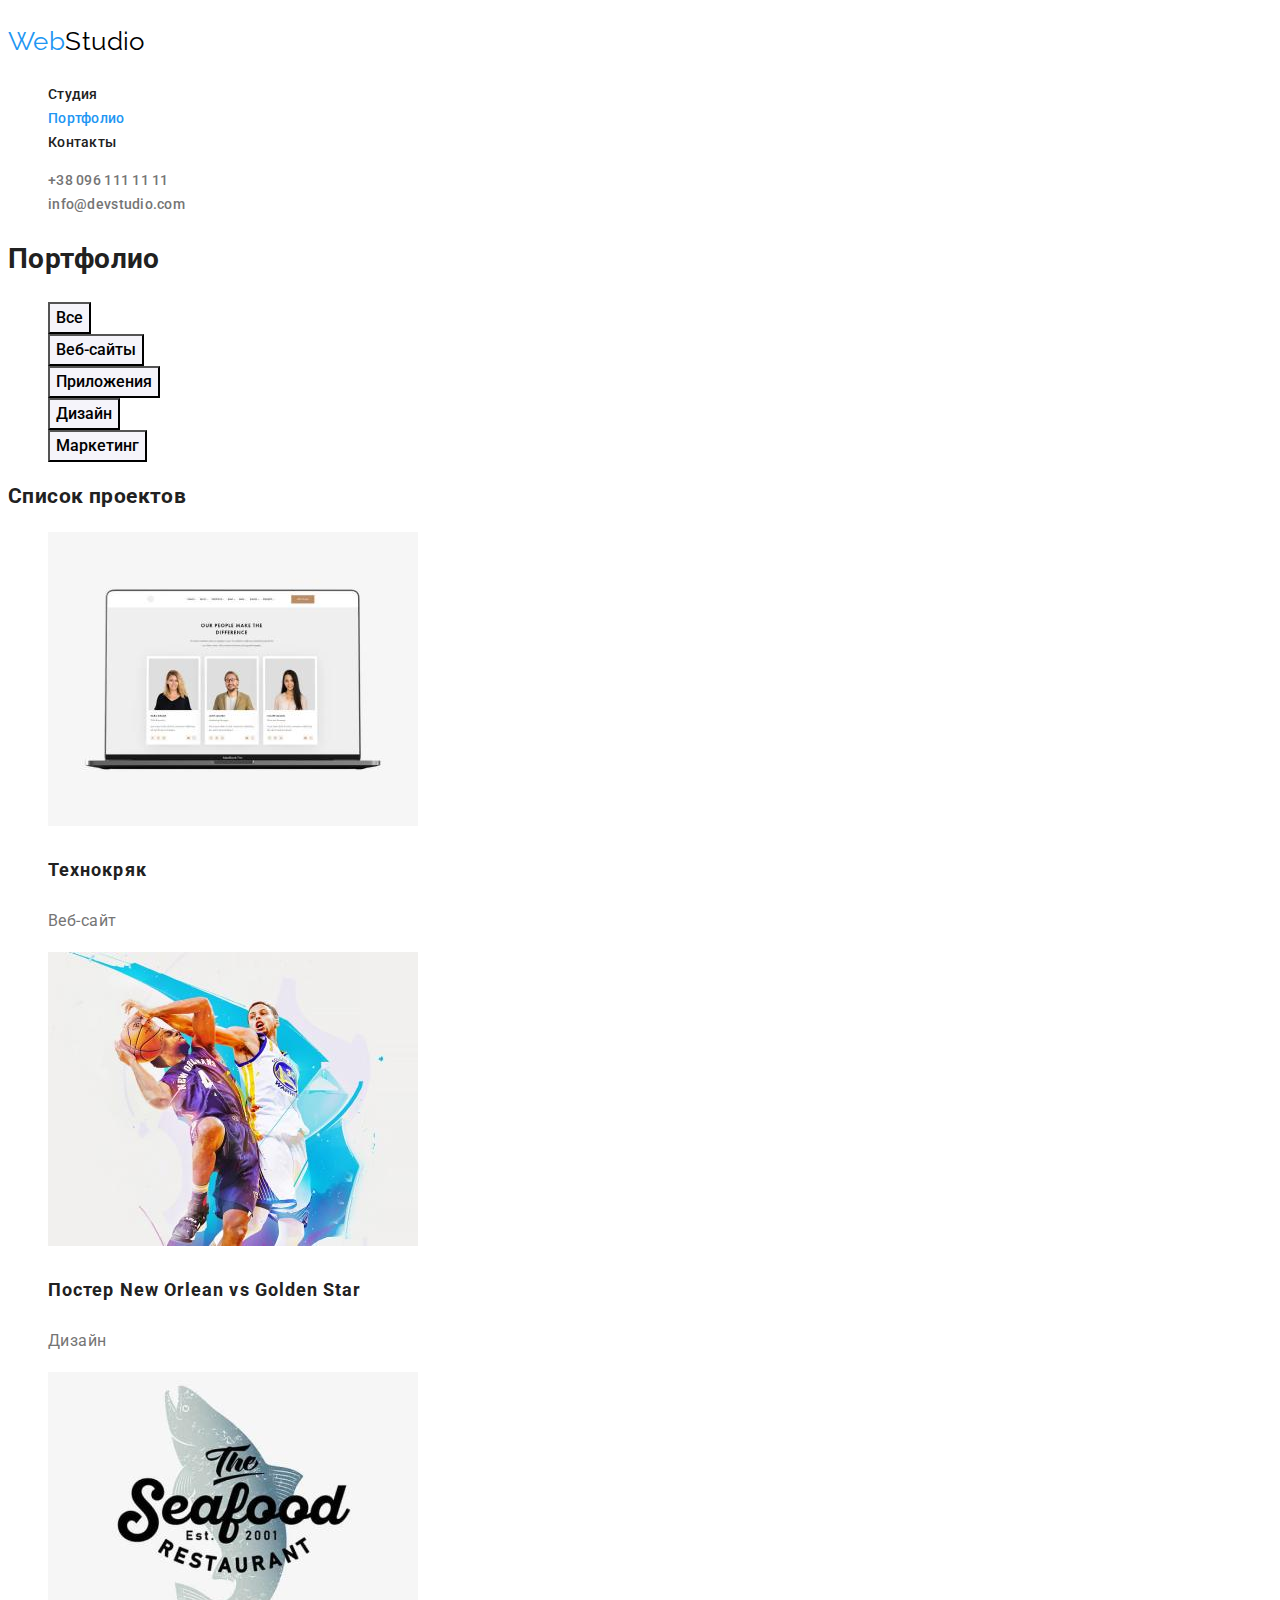
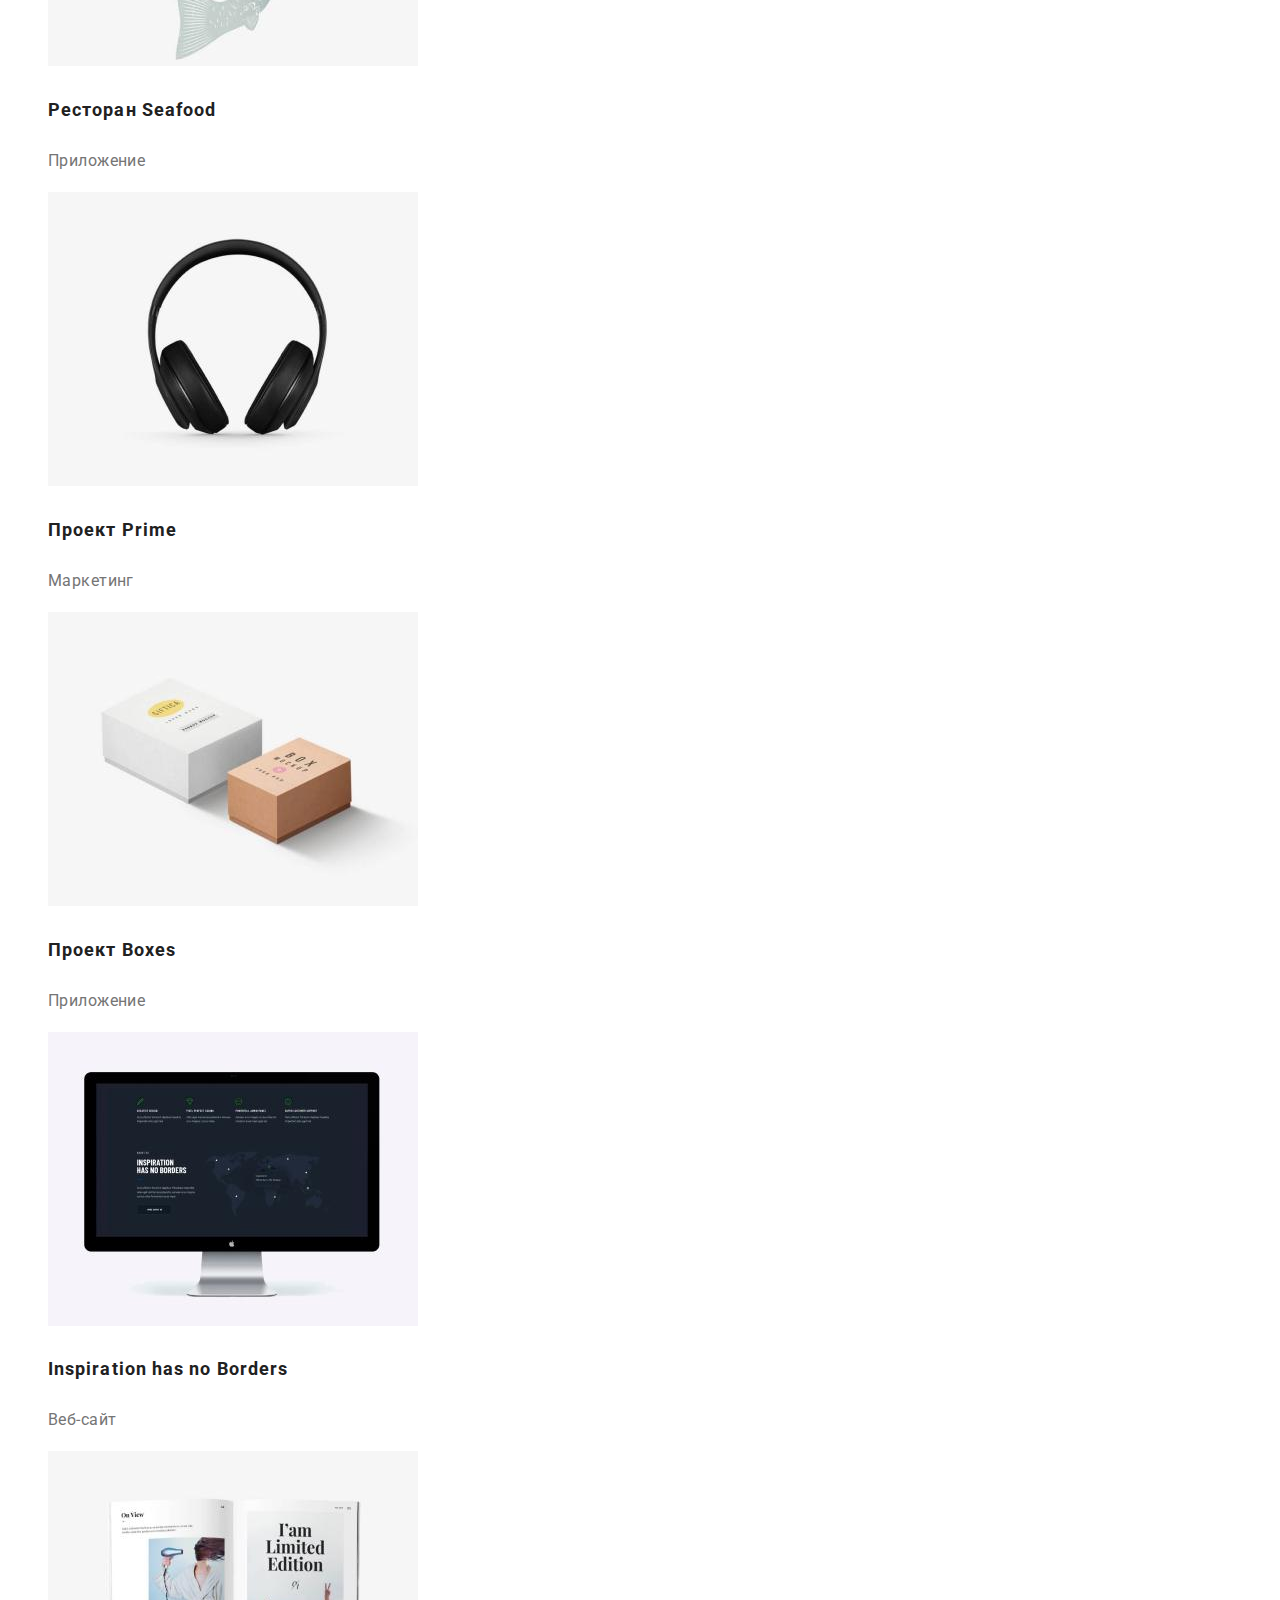
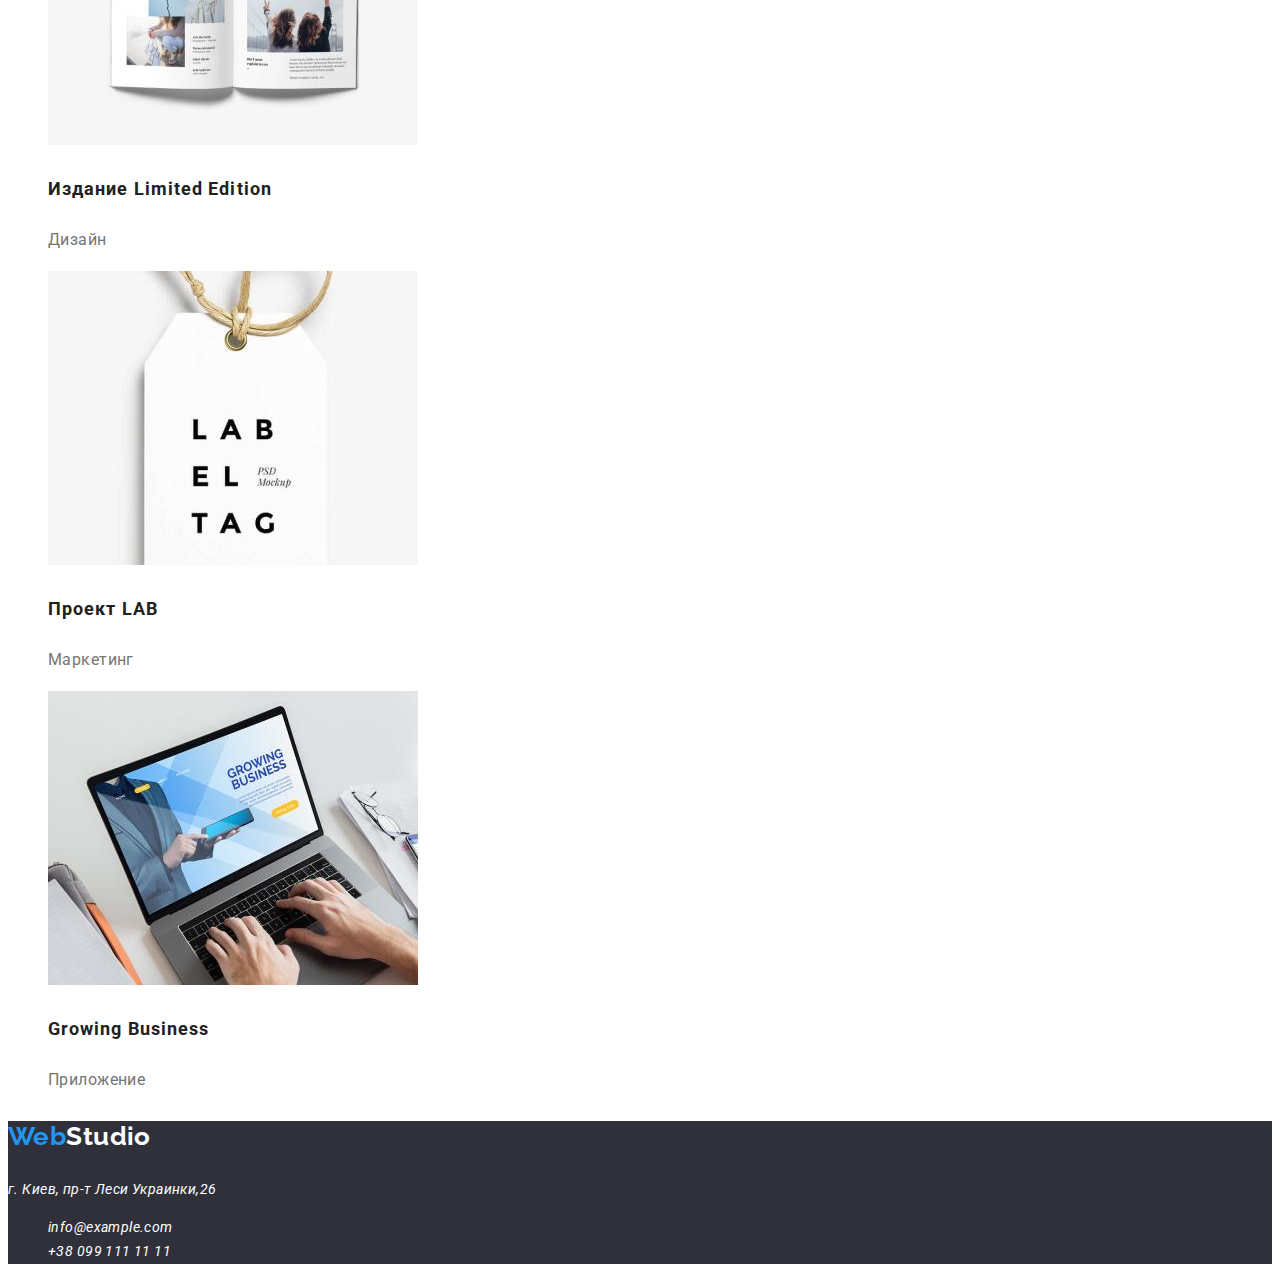
==== portfolio.html @ 1d696f47 "скопирована 2 дз" ====
<!DOCTYPE html>
<html lang="ru">

<head>
    <meta charset="UTF-8">
    <meta name="viewport" content="width=device-width, initial-scale=1.0">
    <title>Портфолио</title>
    <link rel="preconnect" href="https://fonts.gstatic.com">
    <link href="https://fonts.googleapis.com/css2?family=Raleway:wght@700&family=Roboto:wght@400;500;700;900&display=swap"
        rel="stylesheet"
    >
    <link rel="stylesheet" href="https://cdnjs.cloudflare.com/ajax/libs/modern-normalize/1.0.0/modern-normalize.css"
        integrity="sha512-Zx6MlUMKSVJoQ+83OwhdILe8cSEsCzfqThJd7J/VA2UrK6Ctj85p+xzqfyuNXE5B1k25uUdmJ2OzItbBy9GHAQ=="
        crossorigin="anonymous"
    />
    <link rel="stylesheet" href="./css/styles.css" />
</head>


<body>

    <!-- шапка сайта -->
    <header>
        <nav>
            <a href="./index.html" class="logo">
                <p> <span class="accent">Web</span>Studio</p>
            </a>

            <ul class="site-nav list">
                <li><a href="./index.html" class="link">Студия</a></li>
                <li><a href="" class="link current">Портфолио</a></li>
                <li><a href="" class="link">Контакты</a></li>
            </ul>
        </nav>
        <ul class="contacts list">
            <li><a href="tel:+380961111111" class="link">+38 096 111 11 11</a></li>
            <li><a href="mailto:info@devstudio.com" class="link">info@devstudio.com</a></li>
        </ul>
    </header>

    <main>
        <section>
            <h1>Портфолио</h1>
            <ul class="list filter">
                <li> <button type="button" class="button-secondary cursor">Все</button></li>
                <li> <button type="button" class="button-secondary cursor">Веб-сайты</button></li>
                <li> <button type="button" class="button-secondary cursor">Приложения</button></li>
                <li> <button type="button" class="button-secondary cursor">Дизайн</button></li>
                <li> <button type="button" class="button-secondary cursor">Маркетинг</button></li>
            </ul>
        
            <h2>Список проектов</h2>
            <ul class="projects list">
                <li><a href=""><img src="./images/img1.jpg" alt="Проект №1" width="370" height="294">
                        <h3 class="title">Технокряк</h3>
                        <p class="nav">Веб-сайт</p>
                    </a>
                </li>

                <li><a href=""><img src="./images/img2.jpg" alt="Проект №2" width="370" height="294">
                        <h3 class="title">Постер New Orlean vs Golden Star</h3>
                        <p class="nav">Дизайн</p>
                    </a>
                </li>

                <li><a href=""><img src="./images/img3.jpg" alt="Проект №3" width="370" height="294">
                        <h3 class="title">Ресторан Seafood</h3>
                        <p class="nav">Приложение</p>
                    </a>
                </li>

                <li><a href=""><img src="./images/img4.jpg" alt="Проект №4" width="370" height="294">
                        <h3 class="title">Проект Prime</h3>
                        <p class="nav">Маркетинг</p>
                    </a>
                </li>

                <li><a href=""><img src="./images/img5.jpg" alt="Проект №5" width="370" height="294">
                        <h3 class="title">Проект Boxes</h3>
                        <p class="nav">Приложение</p>
                    </a>
                </li>

                <li><a href=""><img src="./images/img6.jpg" alt="Проект №6" width="370" height="294">
                        <h3 class="title">Inspiration has no Borders</h3>
                        <p class="nav">Веб-сайт</p>
                    </a>
                </li>

                <li><a href=""><img src="./images/img7.jpg" alt="Проект №7" width="370" height="294">
                        <h3 class="title">Издание Limited Edition</h3>
                        <p class="nav">Дизайн</p>
                    </a>
                </li>

                <li><a href=""><img src="./images/img8.jpg" alt="Проект №8" width="370" height="294">
                        <h3 class="title">Проект LAB</h3>
                        <p class="nav">Маркетинг</p>
                    </a>
                </li>

                <li><a href=""><img src="./images/img9.jpg" alt="Проект №9" width="370" height="294">
                        <h3 class="title">Growing Business</h3>
                        <p class="nav">Приложение</p>
                    </a>
                </li>
            </ul>
        
        </section>
    </main>
    

<!-- подвал страницы -->
<footer class="footer">

    <a href="index.html" class="footer-logo">
        <p> <span class="accent">Web</span>Studio</p>
    </a>

    <div>
        <address class="adress">
            <p>г. Киев, пр-т Леси Украинки,26</p>
            <ul class="list">
                <li><a href="mailto:info@example.com" class="footer-link">info@example.com</a></li>
                <li><a href="tel:+380991111111" class="footer-link">+38 099 111 11 11</a></li>
            </ul>
        </address>
    </div>
</footer>

</body>

</html>
---- css/styles.css ----
/* общие стили */

/* основной цвет текста  #212121 */
/* вторичный цвет текста #757575 */
/* белый #FFFFFF */
/* синий цвет лого и акцент #2196F3 */
/* вторичный цвет фона #F5F4FA */
/* фон футера #2F303A */

:root {
  --primary-text-color: #212121;
  --secondary-text-color: #757575;
  --accent-color: #2196f3;
  --primary-background-color: #ffffff;
  --secondary-background-color: #f5f4fa;
  --header-footer-background-color: #2f303a;
}

body {
  background-color: var(--primary-background-color);
  color: var(--primary-text-color);

  font-family: Roboto, sans-serif;
  letter-spacing: 0.03em;
  font-size: 14px;
  line-height: 1.71;
}

a {
  text-decoration: none;
}

.list {
  list-style: none;
}

/* logo */

.logo {
  color: #000000;

  font-family: Raleway;
  font-size: 26px;
  line-height: 1.19;
}

.logo .accent {
  color: var(--accent-color);
}

/* hero */

.hero {
  background-color: var(--header-footer-background-color);
}

.hero-title {
  color: var(--primary-background-color);

  font-weight: 900;
  font-size: 44px;
  line-height: 1.36;
  text-align: center;
  letter-spacing: 0.06em;
  text-transform: uppercase;
}

/* nav */

.site-nav .link {
  color: var(--primary-text-color);

  font-weight: 500;
  line-height: 1.14;
  letter-spacing: 0.02em;
}
.contacts .link {
  color: var(--secondary-text-color);

  font-weight: 500;
  line-height: 1.14;
  letter-spacing: 0.02em;
}

/* features */

.section-title {
  font-weight: 700;
  font-size: 36px;
  line-height: 1.17;
  text-align: center;
}

.features .title {
  font-weight: 700;
  line-height: 1.14;
  text-transform: uppercase;
}

.features .desc {
  color: var(--secondary-text-color);
}

.section .desc {
  color: var(--secondary-text-color);
}

/* team */

.team {
  background-color: var(--secondary-background-color);
}

.team .name {
  font-weight: 500;
  font-size: 16px;
  line-height: 1.19;
}

.section .position {
  color: var(--secondary-text-color);

  font-size: 16px;
  line-height: 1.19;
}
/* акцент */

.link:hover,
.link:focus {
  color: var(--accent-color);
}

.site-nav .link.current {
  color: var(--accent-color);
}
/* footer */

.footer {
  background-color: var(--header-footer-background-color);
}

.footer .adress {
  color: var(--primary-background-color);
}

.footer-link {
  color: rgba(255, 255, 255, 60);
}

.footer-logo {
  color: var(--primary-background-color);

  font-family: Raleway;
  font-weight: 700;
  font-size: 26px;
  line-height: 1.19;
}

.footer-logo .accent {
  color: var(--accent-color);
}

/* button */

.button {
  color: var(--primary-background-color);
  background-color: var(--accent-color);

  font-family: inherit;
  font-size: 16px;
  line-height: 1.87;
  align-items: center;
  text-align: center;
  letter-spacing: 0.06em;

  cursor: pointer;
}

/* Портфолио */

.button-secondary {
  background-color: var(--secondary-background-color);

  font-family: inherit;
  font-weight: 500;
  font-size: 16px;
  line-height: 1.62;

  cursor: pointer;
}

.button-secondary:hover,
.button-secondary:focus {
  color: var(--primary-background-color);
  background-color: var(--accent-color);
}

.projects .nav {
  color: var(--secondary-text-color);

  font-size: 16px;
  line-height: 1.87;
}

.projects .title {
  color: var(--primary-text-color);

  font-weight: bold;
  font-size: 18px;
  line-height: 2;
  letter-spacing: 0.06em;
}
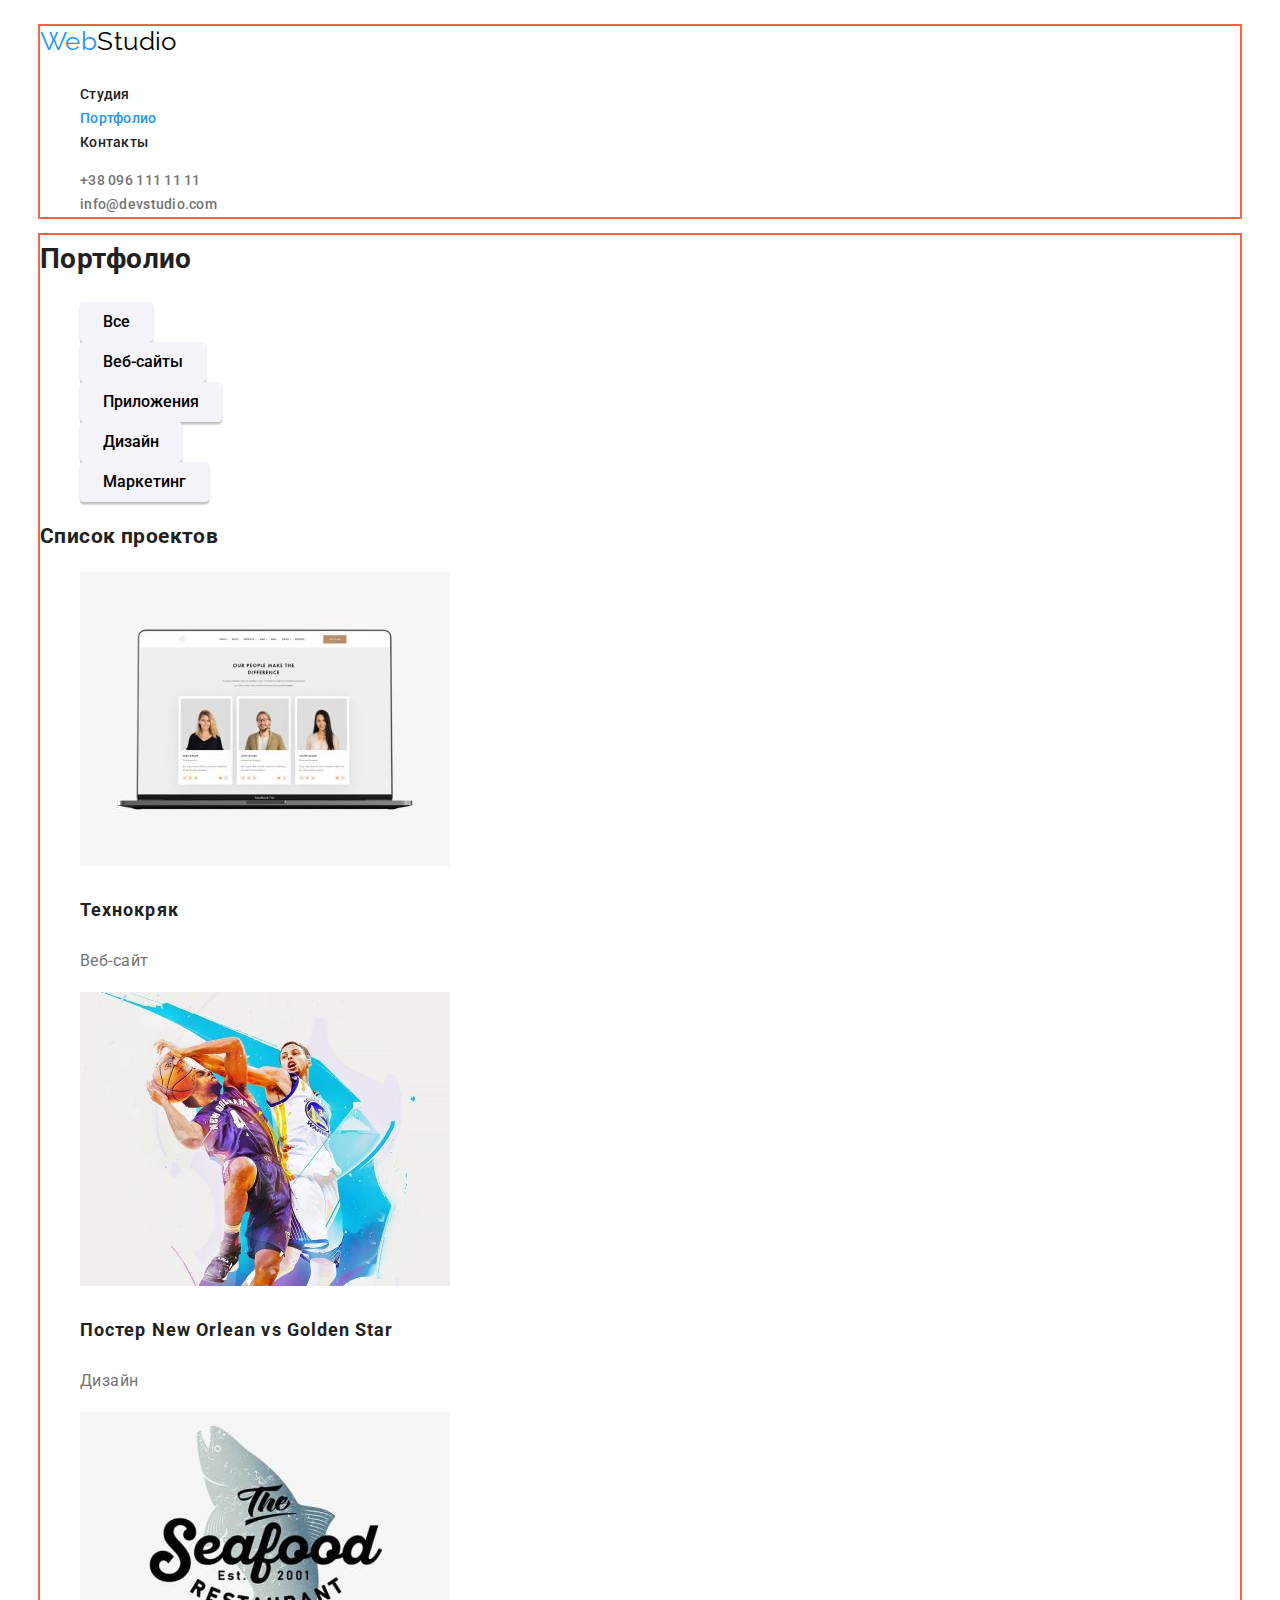
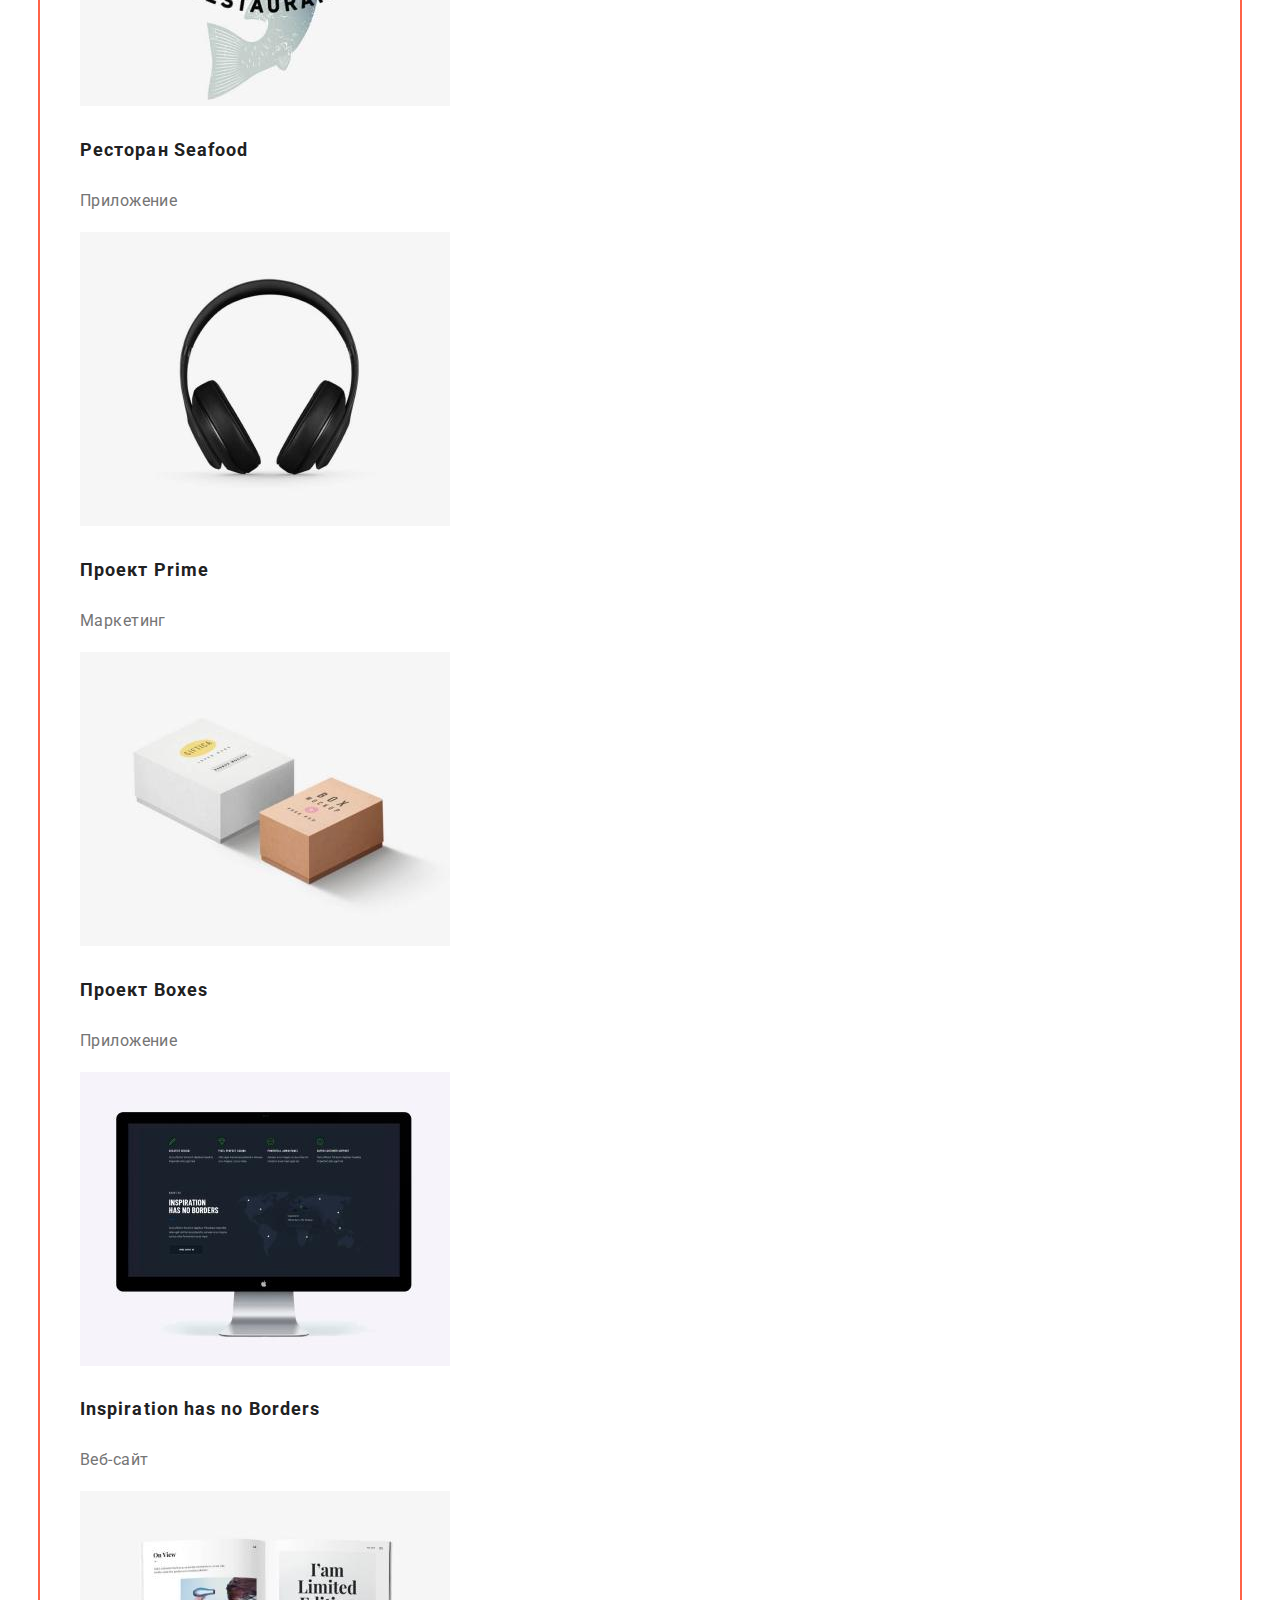
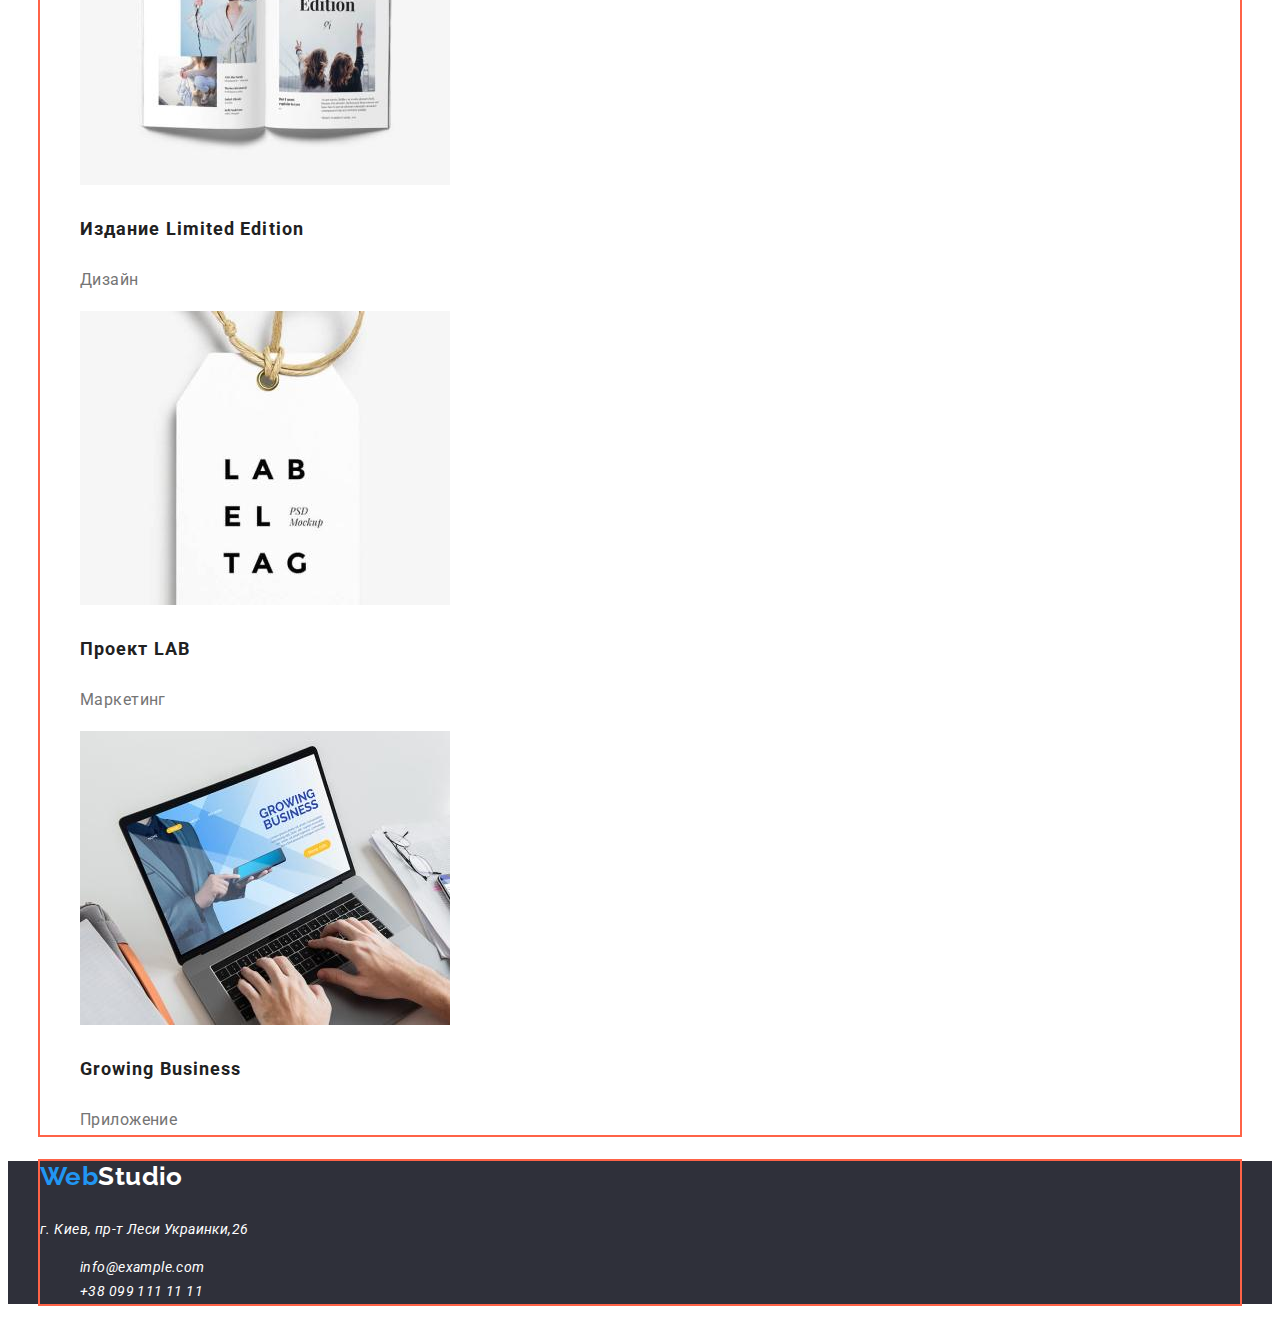
==== commit fec4613e: "оформлена ширина макета" ====
--- a/portfolio.html
+++ b/portfolio.html
@@ -21,25 +21,27 @@
 
     <!-- шапка сайта -->
     <header>
-        <nav>
-            <a href="./index.html" class="logo">
-                <p> <span class="accent">Web</span>Studio</p>
-            </a>
-
-            <ul class="site-nav list">
-                <li><a href="./index.html" class="link">Студия</a></li>
-                <li><a href="" class="link current">Портфолио</a></li>
-                <li><a href="" class="link">Контакты</a></li>
+        <div class="container">
+            <nav>
+                <a href="./index.html" class="logo">
+                    <p> <span class="accent">Web</span>Studio</p>
+                </a>
+            
+                <ul class="site-nav list">
+                    <li><a href="./index.html" class="link">Студия</a></li>
+                    <li><a href="" class="link current">Портфолио</a></li>
+                    <li><a href="" class="link">Контакты</a></li>
+                </ul>
+            </nav>
+            <ul class="contacts list">
+                <li><a href="tel:+380961111111" class="link">+38 096 111 11 11</a></li>
+                <li><a href="mailto:info@devstudio.com" class="link">info@devstudio.com</a></li>
             </ul>
-        </nav>
-        <ul class="contacts list">
-            <li><a href="tel:+380961111111" class="link">+38 096 111 11 11</a></li>
-            <li><a href="mailto:info@devstudio.com" class="link">info@devstudio.com</a></li>
-        </ul>
+        </div>
     </header>
 
     <main>
-        <section>
+        <section class="container">
             <h1>Портфолио</h1>
             <ul class="list filter">
                 <li> <button type="button" class="button-secondary cursor">Все</button></li>
@@ -112,19 +114,20 @@
 
 <!-- подвал страницы -->
 <footer class="footer">
-
-    <a href="index.html" class="footer-logo">
-        <p> <span class="accent">Web</span>Studio</p>
-    </a>
-
-    <div>
-        <address class="adress">
-            <p>г. Киев, пр-т Леси Украинки,26</p>
-            <ul class="list">
-                <li><a href="mailto:info@example.com" class="footer-link">info@example.com</a></li>
-                <li><a href="tel:+380991111111" class="footer-link">+38 099 111 11 11</a></li>
-            </ul>
-        </address>
+    <div class="container">
+        <a href="index.html" class="footer-logo">
+            <p> <span class="accent">Web</span>Studio</p>
+        </a>
+        
+        <div>
+            <address class="adress">
+                <p>г. Киев, пр-т Леси Украинки,26</p>
+                <ul class="list">
+                    <li><a href="mailto:info@example.com" class="footer-link">info@example.com</a></li>
+                    <li><a href="tel:+380991111111" class="footer-link">+38 099 111 11 11</a></li>
+                </ul>
+            </address>
+        </div>
     </div>
 </footer>
 
--- a/css/styles.css
+++ b/css/styles.css
@@ -1,4 +1,13 @@
 /* общие стили */
+html {
+  box-sizing: border-box;
+}
+
+*,
+*::before,
+*::after {
+  box-sizing: inherit;
+}
 
 /* основной цвет текста  #212121 */
 /* вторичный цвет текста #757575 */
@@ -34,6 +43,13 @@
   list-style: none;
 }
 
+.container {
+  margin-left: auto;
+  margin-right: auto;
+  width: 1200px;
+  outline: 2px solid tomato;
+}
+
 /* logo */
 
 .logo {
@@ -163,6 +179,12 @@
 /* button */
 
 .button {
+  display: inline-block;
+  border-radius: 4px;
+  box-shadow: 0px 4px 4px rgba(0, 0, 0, 0.15);
+  padding: 10px 32px;
+  border: 1px solid transparent;
+
   color: var(--primary-background-color);
   background-color: var(--accent-color);
 
@@ -179,6 +201,13 @@
 /* Портфолио */
 
 .button-secondary {
+  display: inline-block;
+  box-shadow: 0px 3px 1px rgba(0, 0, 0, 0.1), 0px 1px 2px rgba(0, 0, 0, 0.08),
+    0px 2px 2px rgba(0, 0, 0, 0.12);
+  border-radius: 4px;
+  padding: 6px 22px;
+  border: 1px solid transparent;
+
   background-color: var(--secondary-background-color);
 
   font-family: inherit;
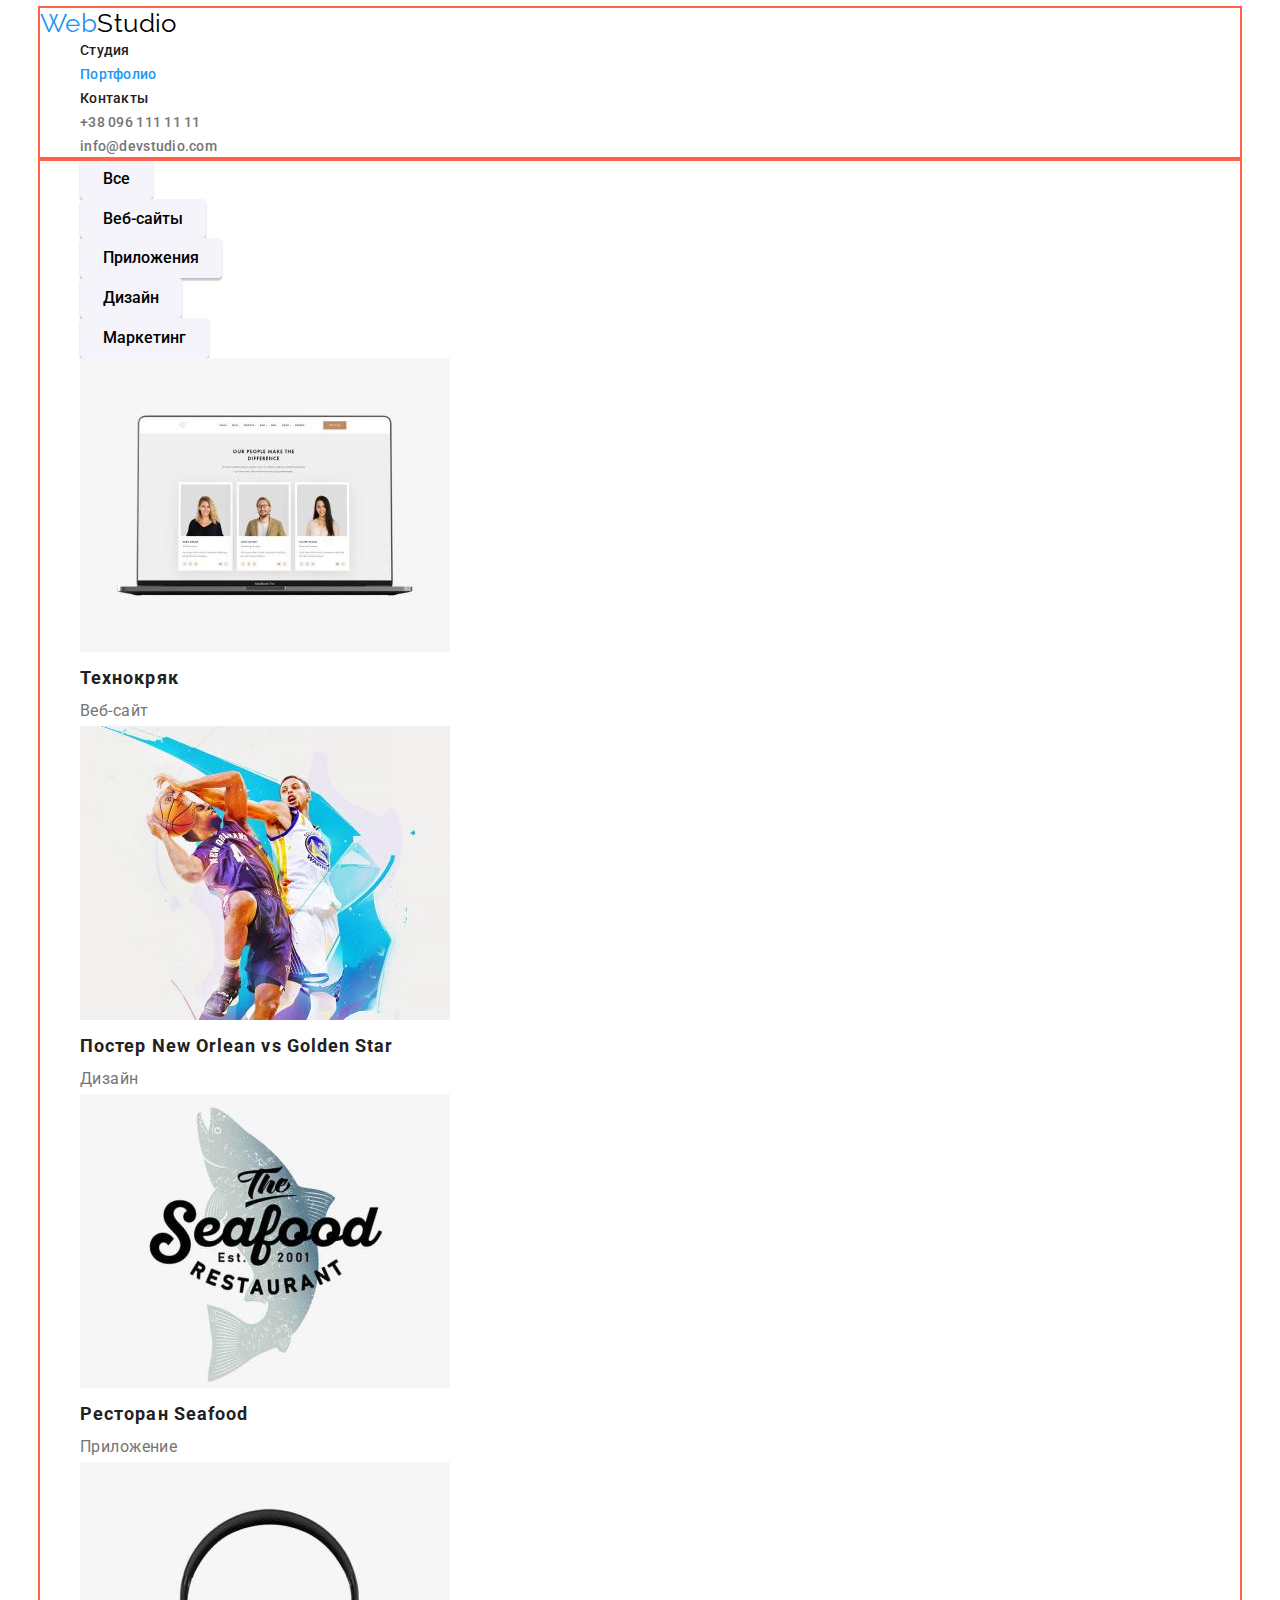
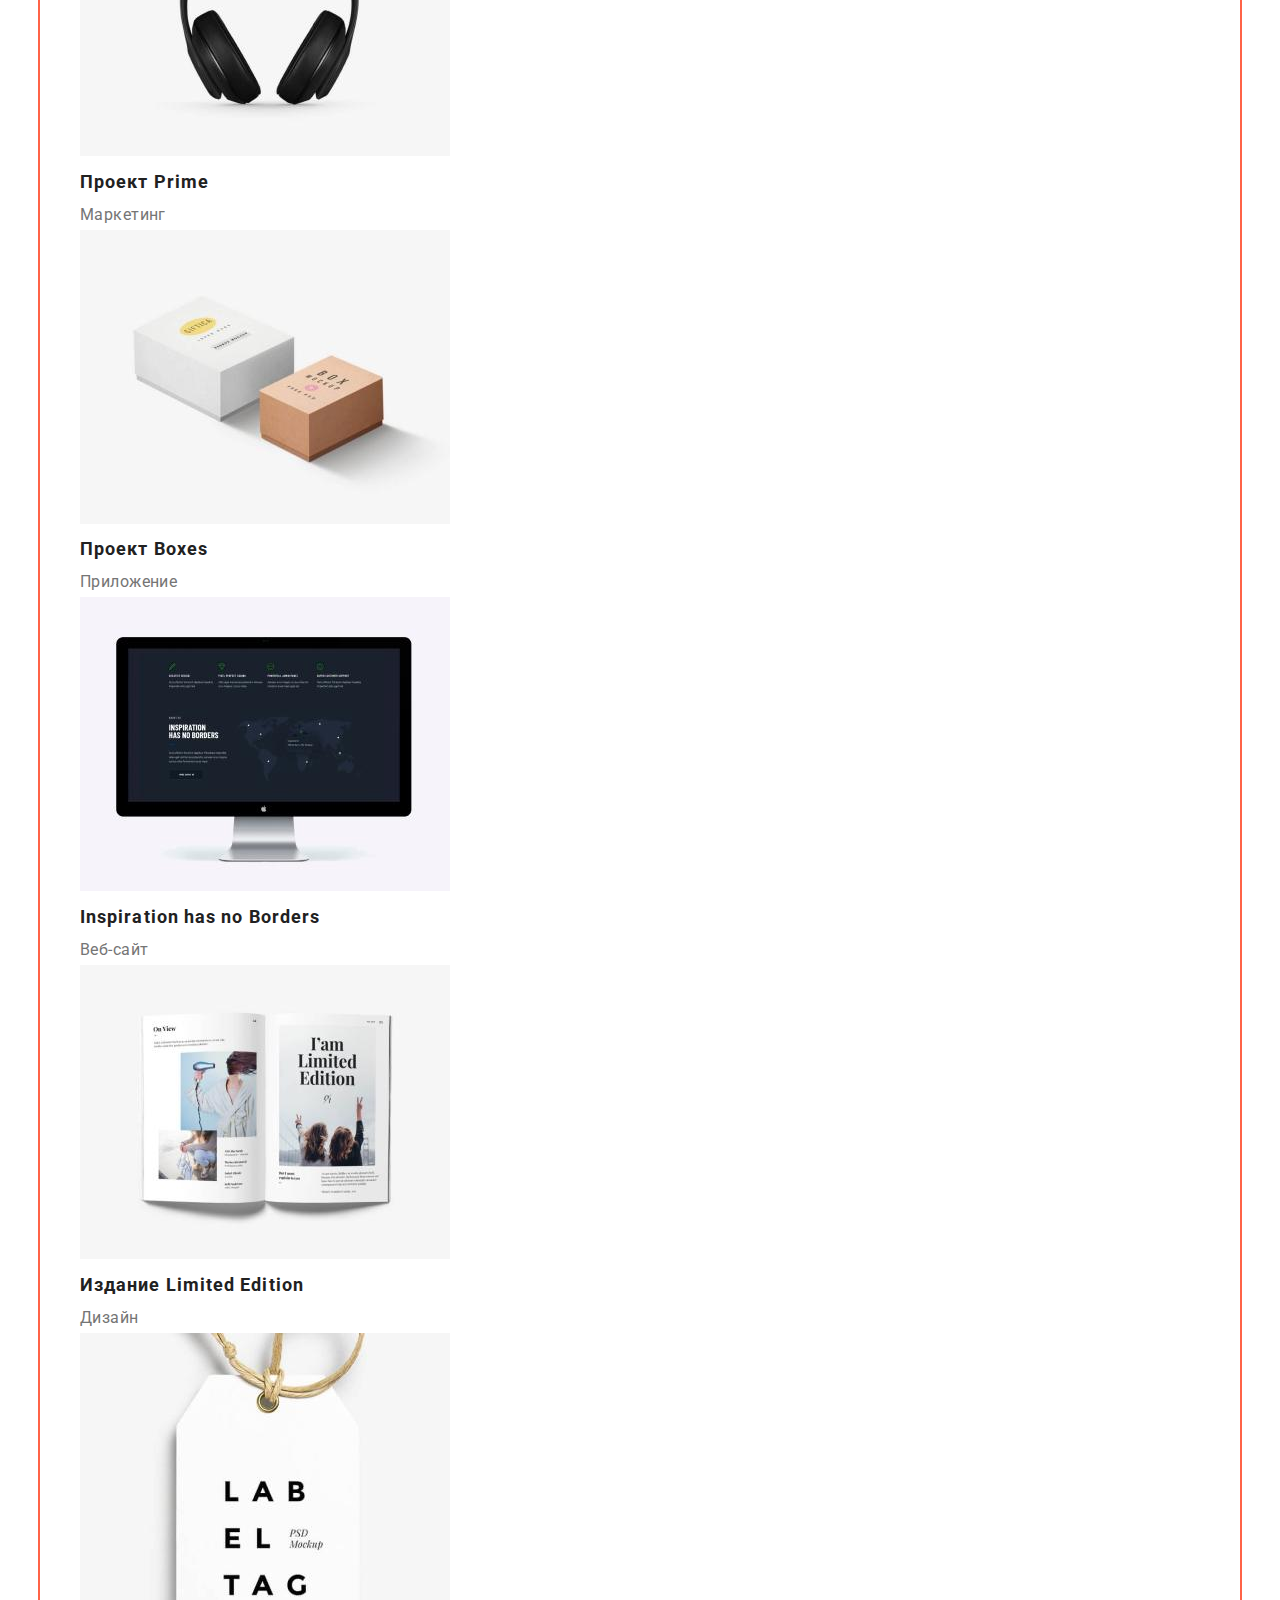
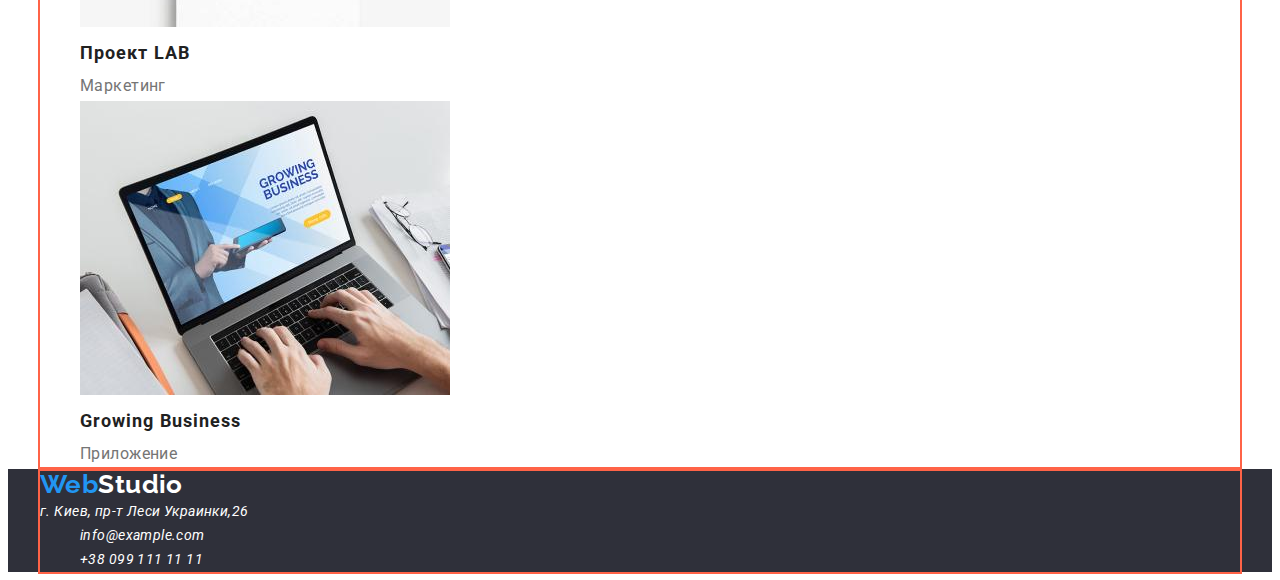
==== commit d85328f3: "добавлены 94px для секций" ====
--- a/portfolio.html
+++ b/portfolio.html
@@ -42,7 +42,7 @@
 
     <main>
         <section class="container">
-            <h1>Портфолио</h1>
+            <h1 class="visually-hidden">Портфолио</h1>
             <ul class="list filter">
                 <li> <button type="button" class="button-secondary cursor">Все</button></li>
                 <li> <button type="button" class="button-secondary cursor">Веб-сайты</button></li>
@@ -51,7 +51,7 @@
                 <li> <button type="button" class="button-secondary cursor">Маркетинг</button></li>
             </ul>
         
-            <h2>Список проектов</h2>
+            <h2 class="visually-hidden">Список проектов</h2>
             <ul class="projects list">
                 <li><a href=""><img src="./images/img1.jpg" alt="Проект №1" width="370" height="294">
                         <h3 class="title">Технокряк</h3>
--- a/css/styles.css
+++ b/css/styles.css
@@ -50,6 +50,16 @@
   outline: 2px solid tomato;
 }
 
+/* сброс стилей */
+h1,
+h2,
+h3,
+ul,
+p {
+  margin-top: 0;
+  margin-bottom: 0;
+}
+
 /* logo */
 
 .logo {
@@ -67,22 +77,23 @@
 /* hero */
 
 .hero {
+  text-align: center;
+
   background-color: var(--header-footer-background-color);
 }
 
 .hero-title {
+  margin-bottom: 30px;
+
   color: var(--primary-background-color);
 
   font-weight: 900;
   font-size: 44px;
   line-height: 1.36;
-  text-align: center;
   letter-spacing: 0.06em;
   text-transform: uppercase;
 }
 
-/* nav */
-
 .site-nav .link {
   color: var(--primary-text-color);
 
@@ -90,6 +101,7 @@
   line-height: 1.14;
   letter-spacing: 0.02em;
 }
+
 .contacts .link {
   color: var(--secondary-text-color);
 
@@ -99,8 +111,22 @@
 }
 
 /* features */
+.section {
+  padding-top: 94px;
+  padding-bottom: 94px;
+}
+
+.visually-hidden {
+  position: absolute;
+  clip: rect(0 0 0 0);
+  width: 1px;
+  height: 1px;
+  margin: -1px;
+}
 
 .section-title {
+  margin-bottom: 50px;
+
   font-weight: 700;
   font-size: 36px;
   line-height: 1.17;
@@ -108,6 +134,8 @@
 }
 
 .features .title {
+  margin-bottom: 10px;
+
   font-weight: 700;
   line-height: 1.14;
   text-transform: uppercase;
@@ -119,6 +147,11 @@
 
 .section .desc {
   color: var(--secondary-text-color);
+}
+
+/* specialization */
+.specialization {
+  padding-top: 0;
 }
 
 /* team */
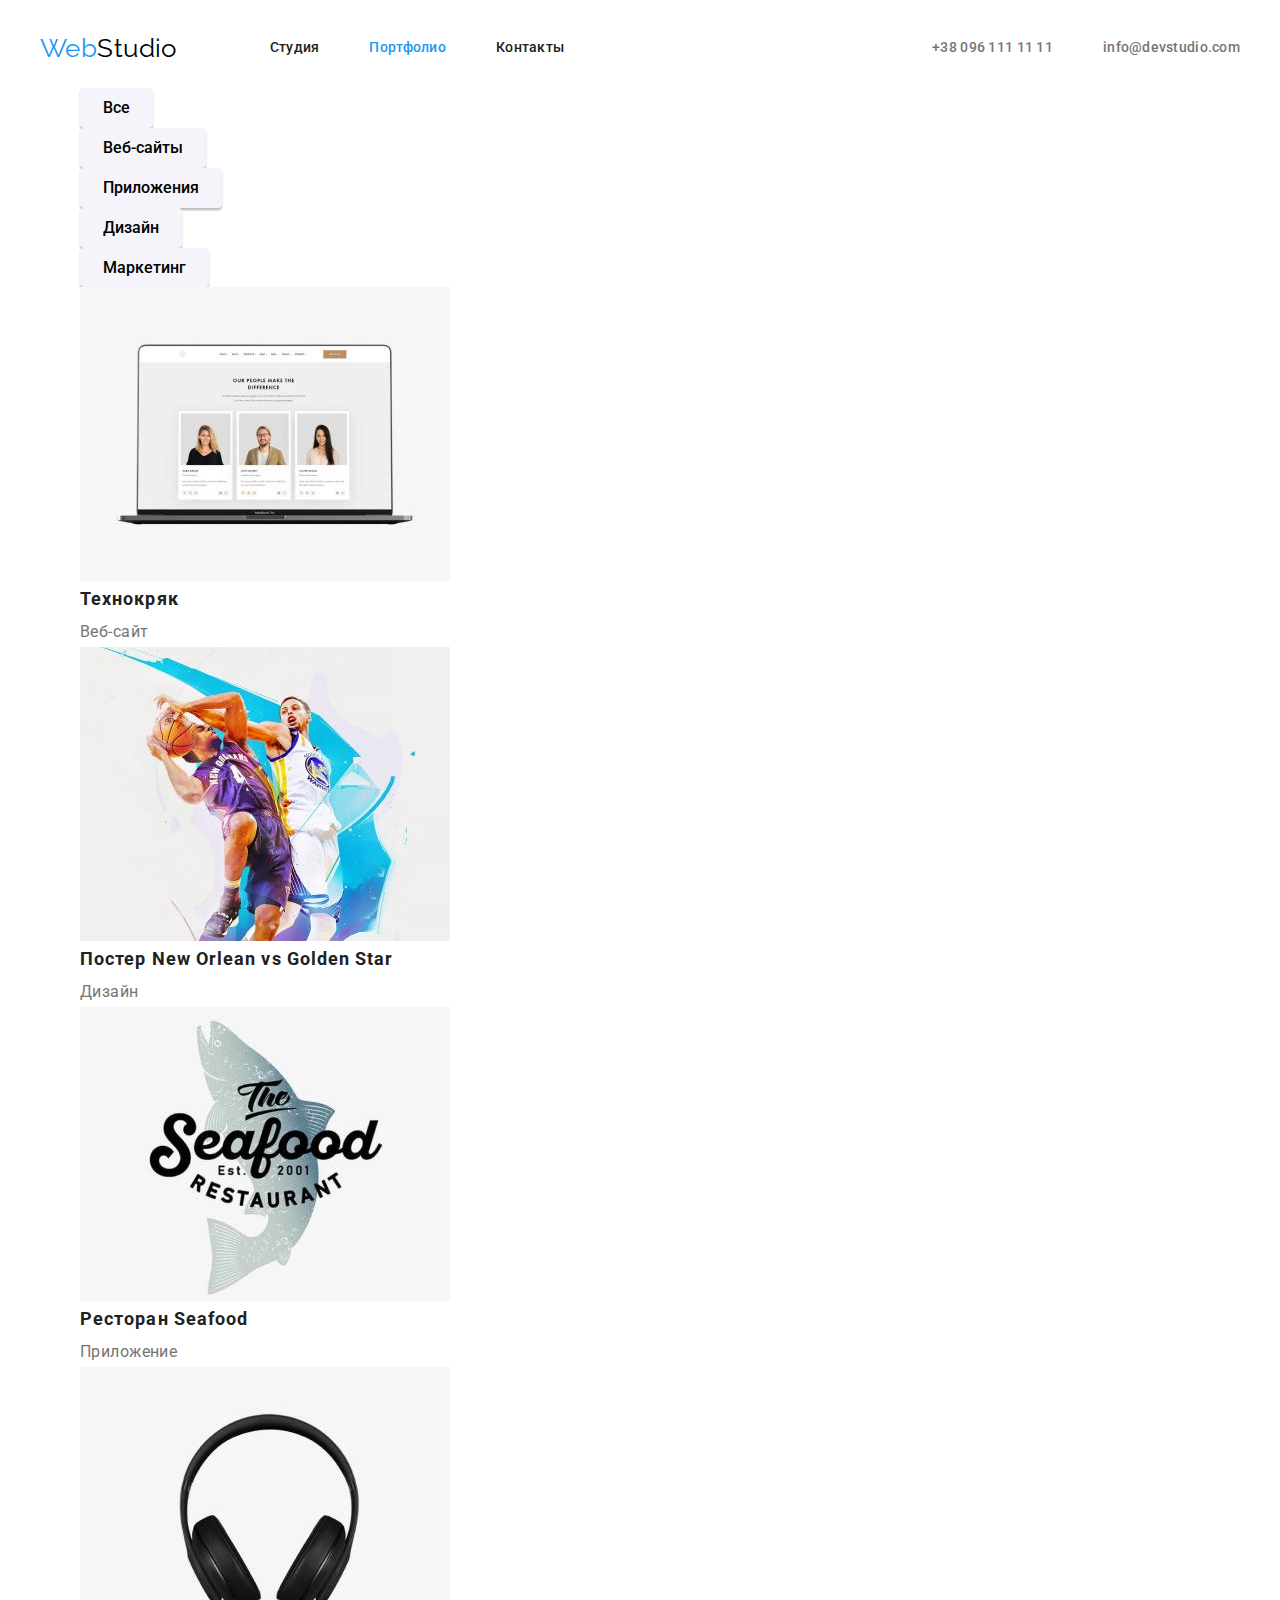
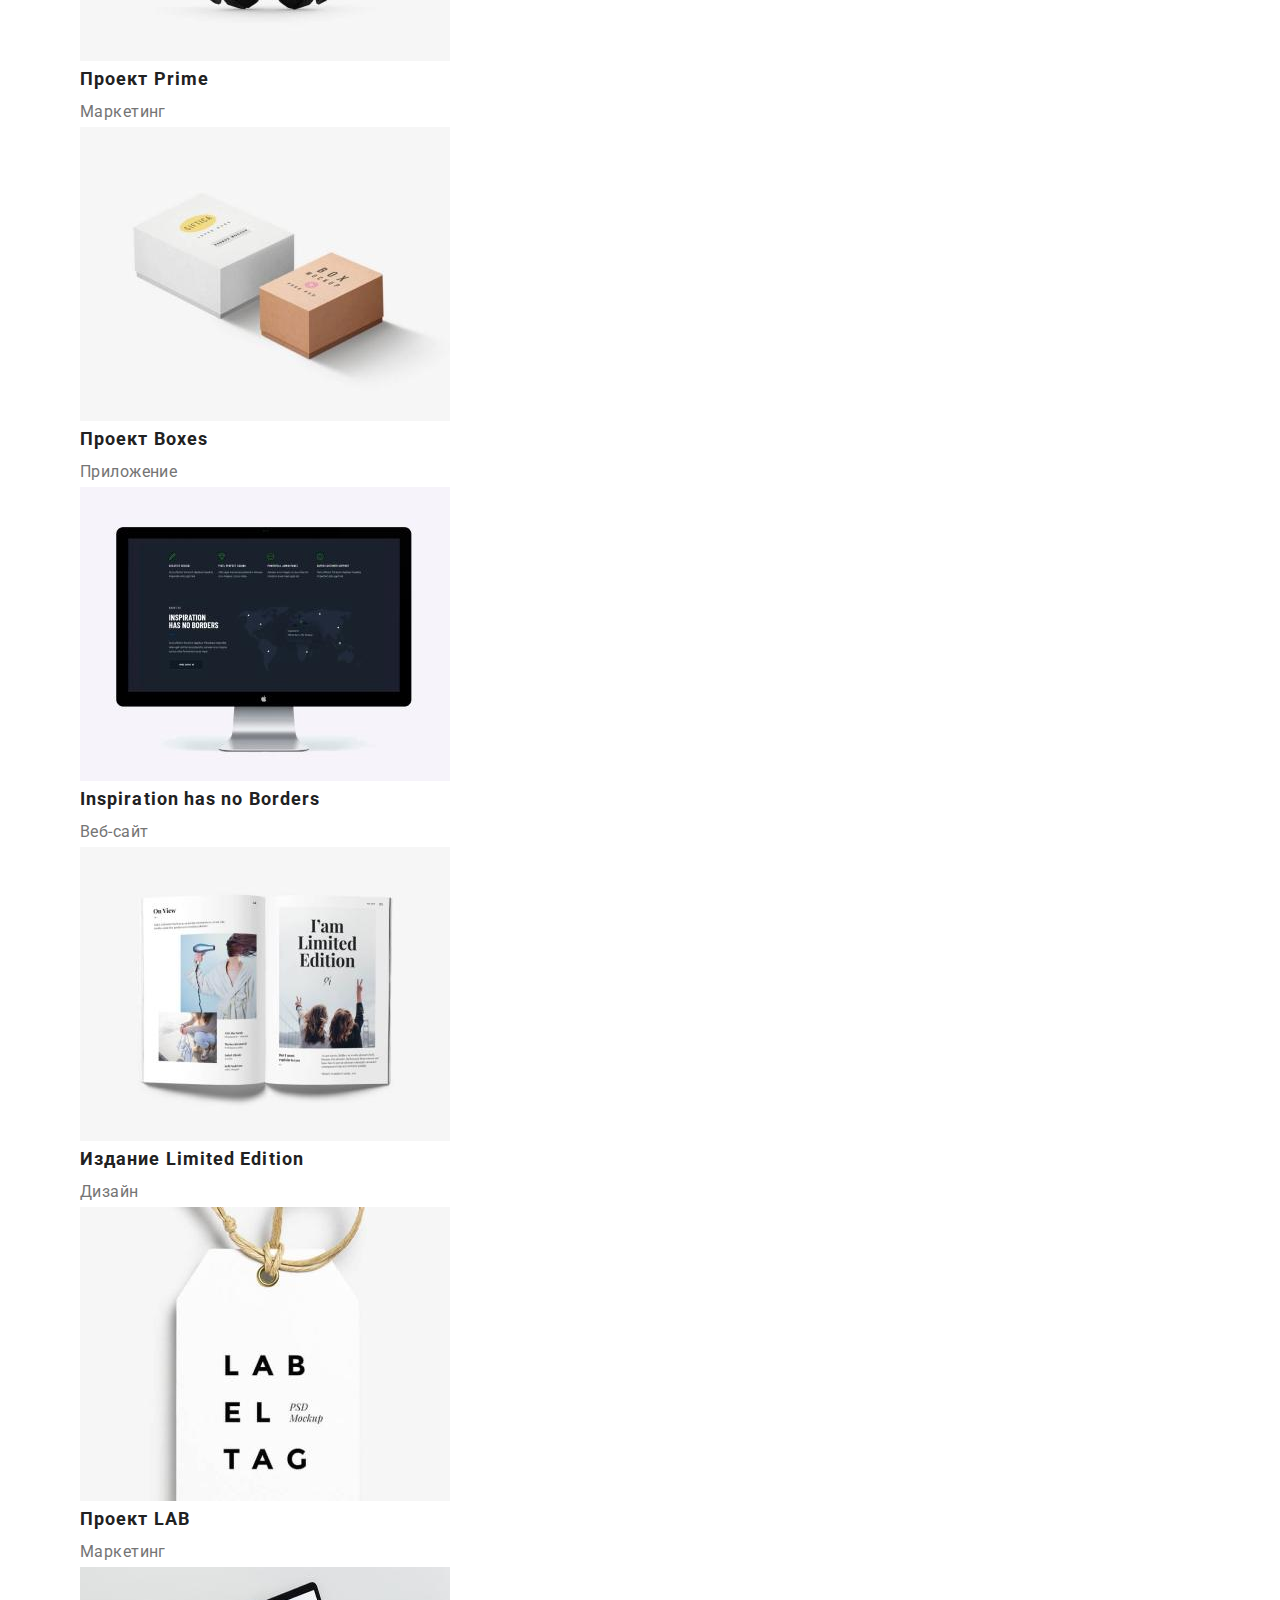
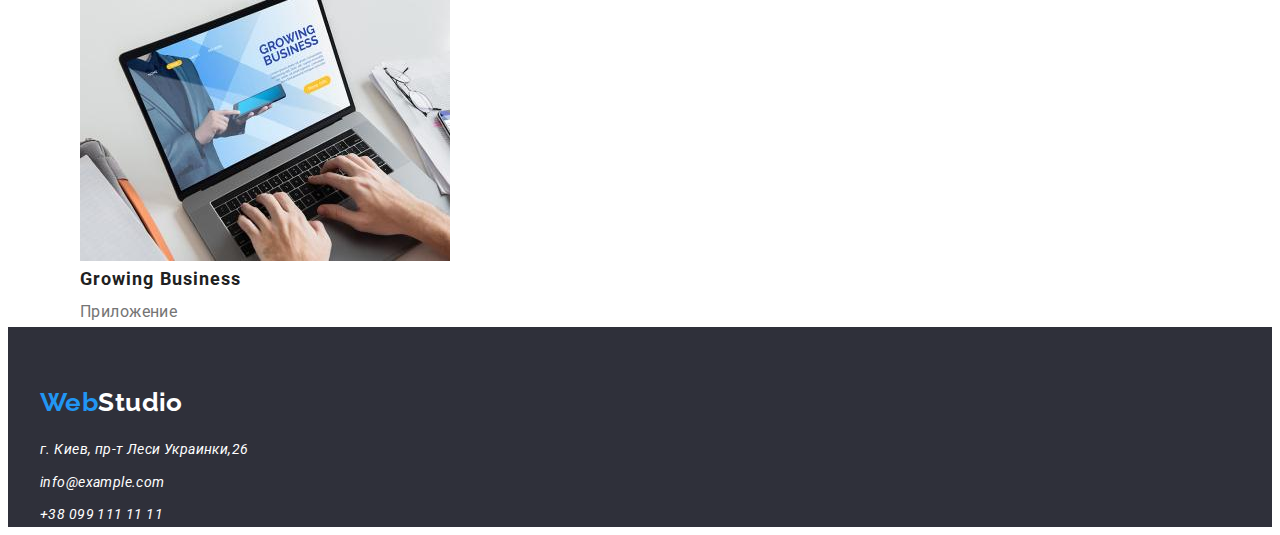
==== commit 36d5451c: "доделан flex студии кроме рамок и подписи в тим" ====
--- a/portfolio.html
+++ b/portfolio.html
@@ -22,21 +22,22 @@
     <!-- шапка сайта -->
     <header>
         <div class="container">
-            <nav>
+            <nav class="main-nav">
                 <a href="./index.html" class="logo">
-                    <p> <span class="accent">Web</span>Studio</p>
+                    <p class="logo-text"> <span class="accent">Web</span>Studio</p>
                 </a>
-            
+    
                 <ul class="site-nav list">
-                    <li><a href="./index.html" class="link">Студия</a></li>
-                    <li><a href="" class="link current">Портфолио</a></li>
-                    <li><a href="" class="link">Контакты</a></li>
+                    <li class="item"><a href="./index.html" class="link">Студия</a></li>
+                    <li class="item"><a href="" class="link current">Портфолио</a></li>
+                    <li class="item"><a href="" class="link">Контакты</a></li>
+                </ul>
+    
+                <ul class="contacts list">
+                    <li class="item"><a href="tel:+380961111111" class="link">+38 096 111 11 11</a></li>
+                    <li class="item"><a href="mailto:info@devstudio.com" class="link">info@devstudio.com</a></li>
                 </ul>
             </nav>
-            <ul class="contacts list">
-                <li><a href="tel:+380961111111" class="link">+38 096 111 11 11</a></li>
-                <li><a href="mailto:info@devstudio.com" class="link">info@devstudio.com</a></li>
-            </ul>
         </div>
     </header>
 
@@ -118,13 +119,14 @@
         <a href="index.html" class="footer-logo">
             <p> <span class="accent">Web</span>Studio</p>
         </a>
-        
+
         <div>
             <address class="adress">
-                <p>г. Киев, пр-т Леси Украинки,26</p>
-                <ul class="list">
-                    <li><a href="mailto:info@example.com" class="footer-link">info@example.com</a></li>
-                    <li><a href="tel:+380991111111" class="footer-link">+38 099 111 11 11</a></li>
+                <!-- <p>г. Киев, пр-т Леси Украинки,26</p> -->
+                <ul class="adress-list list">
+                    <li class="item"><a href="" class="footer-link">г. Киев, пр-т Леси Украинки,26</a></li>
+                    <li class="item"><a href="mailto:info@example.com" class="footer-link ">info@example.com</a></li>
+                    <li class="item"><a href="tel:+380991111111" class="footer-link ">+38 099 111 11 11</a></li>
                 </ul>
             </address>
         </div>
--- a/css/styles.css
+++ b/css/styles.css
@@ -1,14 +1,3 @@
-/* общие стили */
-html {
-  box-sizing: border-box;
-}
-
-*,
-*::before,
-*::after {
-  box-sizing: inherit;
-}
-
 /* основной цвет текста  #212121 */
 /* вторичный цвет текста #757575 */
 /* белый #FFFFFF */
@@ -47,10 +36,12 @@
   margin-left: auto;
   margin-right: auto;
   width: 1200px;
-  outline: 2px solid tomato;
+  padding-left: 15px;
+  padding-right: 15px;
 }
 
 /* сброс стилей */
+
 h1,
 h2,
 h3,
@@ -60,9 +51,64 @@
   margin-bottom: 0;
 }
 
+img {
+  display: block;
+}
+
+/* nav */
+
+.main-nav {
+  display: flex;
+  align-items: center;
+}
+
+.site-nav {
+  display: flex;
+  padding-left: 0px;
+}
+
+.site-nav .item:not(:last-child) {
+  margin-right: 50px;
+}
+
+.site-nav .link {
+  display: block;
+  padding-top: 32px;
+  padding-bottom: 32px;
+
+  color: var(--primary-text-color);
+
+  font-weight: 500;
+  line-height: 1.14;
+  letter-spacing: 0.02em;
+}
+
+.contacts {
+  display: flex;
+  margin-left: auto;
+}
+
+.contacts .item:not(:last-child) {
+  margin-right: 50px;
+}
+
+.contacts .link {
+  display: block;
+  padding-top: 32px;
+  padding-bottom: 32px;
+
+  color: var(--secondary-text-color);
+
+  font-weight: 500;
+  line-height: 1.14;
+  letter-spacing: 0.02em;
+}
+
 /* logo */
 
 .logo {
+  margin-right: 93px;
+
   color: #000000;
 
   font-family: Raleway;
@@ -94,23 +140,21 @@
   text-transform: uppercase;
 }
 
-.site-nav .link {
-  color: var(--primary-text-color);
-
-  font-weight: 500;
-  line-height: 1.14;
-  letter-spacing: 0.02em;
-}
-
-.contacts .link {
-  color: var(--secondary-text-color);
-
-  font-weight: 500;
-  line-height: 1.14;
-  letter-spacing: 0.02em;
-}
-
 /* features */
+
+.features-list {
+  display: flex;
+  padding-left: 0px;
+}
+
+.features-list .item {
+  width: 270px;
+}
+
+.features-list .item:not(:last-child) {
+  margin-right: 30px;
+}
+
 .section {
   padding-top: 94px;
   padding-bottom: 94px;
@@ -150,28 +194,58 @@
 }
 
 /* specialization */
+
 .specialization {
   padding-top: 0;
 }
 
+.specialization-list {
+  display: flex;
+  padding-left: 0px;
+}
+
+.specialization-list .item:not(:last-child) {
+  margin-right: 30px;
+  border: 2px solid tomato;
+}
+
 /* team */
 
 .team {
   background-color: var(--secondary-background-color);
 }
 
+.team-list {
+  display: flex;
+  padding-left: 0px;
+}
+
+.team-list .item:not(:last-child) {
+  margin-right: 30px;
+  border: 2px solid tomato;
+}
+
+.team .photo {
+  margin-bottom: 30px;
+}
+
 .team .name {
+  margin-bottom: 10px;
+
   font-weight: 500;
   font-size: 16px;
   line-height: 1.19;
 }
 
-.section .position {
+.team .position {
+  margin-bottom: 30px;
+
   color: var(--secondary-text-color);
 
   font-size: 16px;
   line-height: 1.19;
 }
+
 /* акцент */
 
 .link:hover,
@@ -182,6 +256,7 @@
 .site-nav .link.current {
   color: var(--accent-color);
 }
+
 /* footer */
 
 .footer {
@@ -197,6 +272,10 @@
 }
 
 .footer-logo {
+  display: inline-block;
+  margin-top: 60px;
+  margin-bottom: 20px;
+
   color: var(--primary-background-color);
 
   font-family: Raleway;
@@ -207,6 +286,14 @@
 
 .footer-logo .accent {
   color: var(--accent-color);
+}
+
+.adress-list {
+  padding-left: 0px;
+}
+
+.adress-list .item:not(:last-child) {
+  margin-bottom: 9px;
 }
 
 /* button */
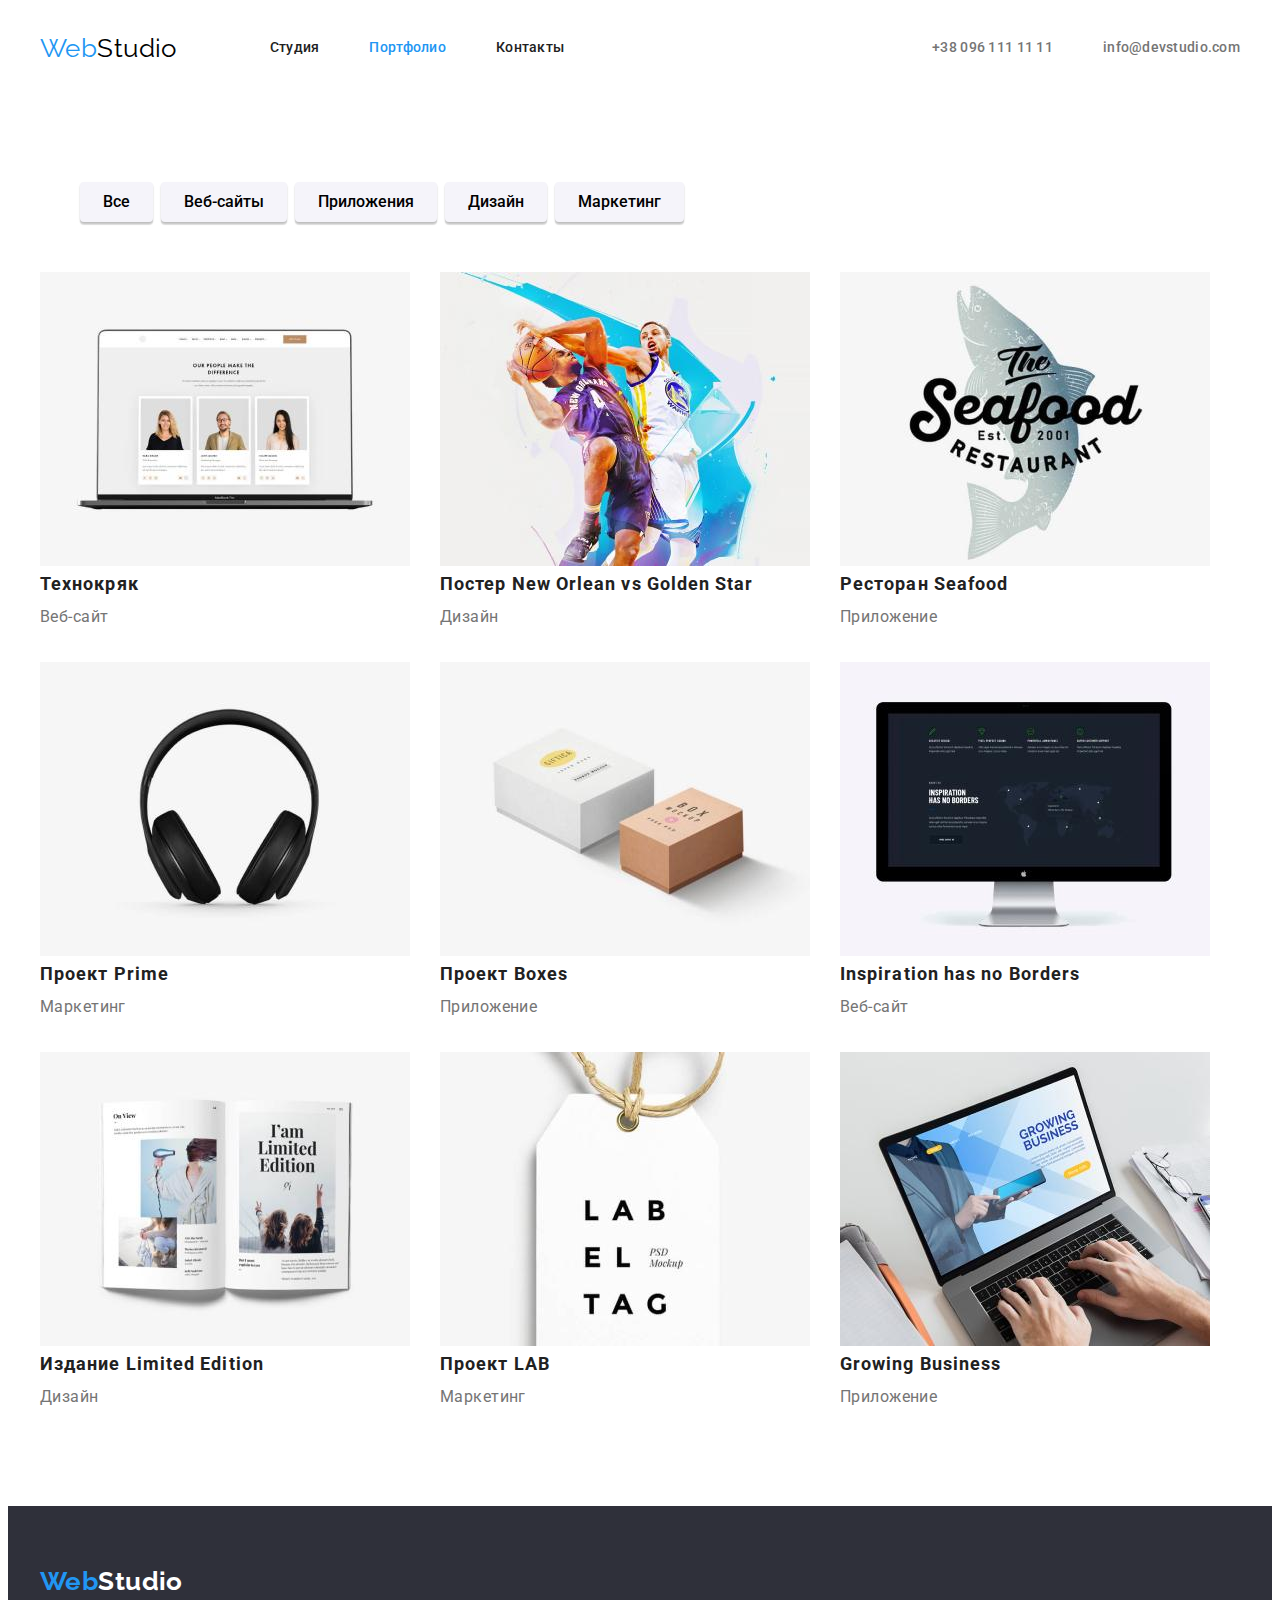
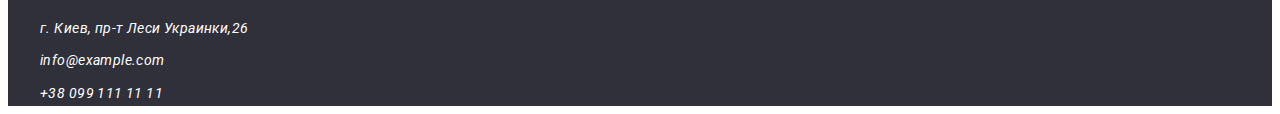
==== commit bc7018aa: "сделан flex портфолио кроме кнопок" ====
--- a/portfolio.html
+++ b/portfolio.html
@@ -43,72 +43,73 @@
 
     <main>
         <section class="container">
-            <h1 class="visually-hidden">Портфолио</h1>
-            <ul class="list filter">
-                <li> <button type="button" class="button-secondary cursor">Все</button></li>
-                <li> <button type="button" class="button-secondary cursor">Веб-сайты</button></li>
-                <li> <button type="button" class="button-secondary cursor">Приложения</button></li>
-                <li> <button type="button" class="button-secondary cursor">Дизайн</button></li>
-                <li> <button type="button" class="button-secondary cursor">Маркетинг</button></li>
-            </ul>
-        
-            <h2 class="visually-hidden">Список проектов</h2>
-            <ul class="projects list">
-                <li><a href=""><img src="./images/img1.jpg" alt="Проект №1" width="370" height="294">
-                        <h3 class="title">Технокряк</h3>
-                        <p class="nav">Веб-сайт</p>
-                    </a>
-                </li>
+            <div class="section">
+                <h1 class="visually-hidden">Портфолио</h1>
+                <ul class="filter-list list">
+                    <li class="item"> <button type="button" class="button-secondary cursor">Все</button></li>
+                    <li class="item"> <button type="button" class="button-secondary cursor">Веб-сайты</button></li>
+                    <li class="item"> <button type="button" class="button-secondary cursor">Приложения</button></li>
+                    <li class="item"> <button type="button" class="button-secondary cursor">Дизайн</button></li>
+                    <li class="item"> <button type="button" class="button-secondary cursor">Маркетинг</button></li>
+                </ul>
+            
+                <h2 class="visually-hidden">Список проектов</h2>
+                <ul class="projects-list list">
+                    <li class="item"><a href=""><img src="./images/img1.jpg" alt="Проект №1" width="370">
+                            <h3 class="title">Технокряк</h3>
+                            <p class="nav">Веб-сайт</p>
+                        </a>
+                    </li>
 
-                <li><a href=""><img src="./images/img2.jpg" alt="Проект №2" width="370" height="294">
-                        <h3 class="title">Постер New Orlean vs Golden Star</h3>
-                        <p class="nav">Дизайн</p>
-                    </a>
-                </li>
+                    <li class="item"><a href=""><img src="./images/img2.jpg" alt="Проект №2" width="370">
+                            <h3 class="title">Постер New Orlean vs Golden Star</h3>
+                            <p class="nav">Дизайн</p>
+                        </a>
+                    </li>
 
-                <li><a href=""><img src="./images/img3.jpg" alt="Проект №3" width="370" height="294">
-                        <h3 class="title">Ресторан Seafood</h3>
-                        <p class="nav">Приложение</p>
-                    </a>
-                </li>
+                    <li class="item"><a href=""><img src="./images/img3.jpg" alt="Проект №3" width="370">
+                            <h3 class="title">Ресторан Seafood</h3>
+                            <p class="nav">Приложение</p>
+                        </a>
+                    </li>
 
-                <li><a href=""><img src="./images/img4.jpg" alt="Проект №4" width="370" height="294">
-                        <h3 class="title">Проект Prime</h3>
-                        <p class="nav">Маркетинг</p>
-                    </a>
-                </li>
+                    <li class="item"><a href=""><img src="./images/img4.jpg" alt="Проект №4" width="370">
+                            <h3 class="title">Проект Prime</h3>
+                            <p class="nav">Маркетинг</p>
+                        </a>
+                    </li>
 
-                <li><a href=""><img src="./images/img5.jpg" alt="Проект №5" width="370" height="294">
-                        <h3 class="title">Проект Boxes</h3>
-                        <p class="nav">Приложение</p>
-                    </a>
-                </li>
+                    <li class="item"><a href=""><img src="./images/img5.jpg" alt="Проект №5" width="370">
+                            <h3 class="title">Проект Boxes</h3>
+                            <p class="nav">Приложение</p>
+                        </a>
+                    </li>
 
-                <li><a href=""><img src="./images/img6.jpg" alt="Проект №6" width="370" height="294">
-                        <h3 class="title">Inspiration has no Borders</h3>
-                        <p class="nav">Веб-сайт</p>
-                    </a>
-                </li>
+                    <li class="item"><a href=""><img src="./images/img6.jpg" alt="Проект №6" width="370">
+                            <h3 class="title">Inspiration has no Borders</h3>
+                            <p class="nav">Веб-сайт</p>
+                        </a>
+                    </li>
 
-                <li><a href=""><img src="./images/img7.jpg" alt="Проект №7" width="370" height="294">
-                        <h3 class="title">Издание Limited Edition</h3>
-                        <p class="nav">Дизайн</p>
-                    </a>
-                </li>
+                    <li class="item"><a href=""><img src="./images/img7.jpg" alt="Проект №7" width="370">
+                            <h3 class="title">Издание Limited Edition</h3>
+                            <p class="nav">Дизайн</p>
+                        </a>
+                    </li>
 
-                <li><a href=""><img src="./images/img8.jpg" alt="Проект №8" width="370" height="294">
-                        <h3 class="title">Проект LAB</h3>
-                        <p class="nav">Маркетинг</p>
-                    </a>
-                </li>
+                    <li class="item"><a href=""><img src="./images/img8.jpg" alt="Проект №8" width="370">
+                            <h3 class="title">Проект LAB</h3>
+                            <p class="nav">Маркетинг</p>
+                        </a>
+                    </li>
 
-                <li><a href=""><img src="./images/img9.jpg" alt="Проект №9" width="370" height="294">
-                        <h3 class="title">Growing Business</h3>
-                        <p class="nav">Приложение</p>
-                    </a>
-                </li>
-            </ul>
-        
+                    <li class="item"><a href=""><img src="./images/img9.jpg" alt="Проект №9" width="370">
+                            <h3 class="title">Growing Business</h3>
+                            <p class="nav">Приложение</p>
+                        </a>
+                    </li>
+                </ul>
+           </div>
         </section>
     </main>
     
--- a/css/styles.css
+++ b/css/styles.css
@@ -4,6 +4,8 @@
 /* синий цвет лого и акцент #2196F3 */
 /* вторичный цвет фона #F5F4FA */
 /* фон футера #2F303A */
+
+/* outline: 2px solid tomato; */
 
 :root {
   --primary-text-color: #212121;
@@ -55,106 +57,6 @@
   display: block;
 }
 
-/* nav */
-
-.main-nav {
-  display: flex;
-  align-items: center;
-}
-
-.site-nav {
-  display: flex;
-  padding-left: 0px;
-}
-
-.site-nav .item:not(:last-child) {
-  margin-right: 50px;
-}
-
-.site-nav .link {
-  display: block;
-  padding-top: 32px;
-  padding-bottom: 32px;
-
-  color: var(--primary-text-color);
-
-  font-weight: 500;
-  line-height: 1.14;
-  letter-spacing: 0.02em;
-}
-
-.contacts {
-  display: flex;
-  margin-left: auto;
-}
-
-.contacts .item:not(:last-child) {
-  margin-right: 50px;
-}
-
-.contacts .link {
-  display: block;
-  padding-top: 32px;
-  padding-bottom: 32px;
-
-  color: var(--secondary-text-color);
-
-  font-weight: 500;
-  line-height: 1.14;
-  letter-spacing: 0.02em;
-}
-
-/* logo */
-
-.logo {
-  margin-right: 93px;
-
-  color: #000000;
-
-  font-family: Raleway;
-  font-size: 26px;
-  line-height: 1.19;
-}
-
-.logo .accent {
-  color: var(--accent-color);
-}
-
-/* hero */
-
-.hero {
-  text-align: center;
-
-  background-color: var(--header-footer-background-color);
-}
-
-.hero-title {
-  margin-bottom: 30px;
-
-  color: var(--primary-background-color);
-
-  font-weight: 900;
-  font-size: 44px;
-  line-height: 1.36;
-  letter-spacing: 0.06em;
-  text-transform: uppercase;
-}
-
-/* features */
-
-.features-list {
-  display: flex;
-  padding-left: 0px;
-}
-
-.features-list .item {
-  width: 270px;
-}
-
-.features-list .item:not(:last-child) {
-  margin-right: 30px;
-}
-
 .section {
   padding-top: 94px;
   padding-bottom: 94px;
@@ -168,6 +70,106 @@
   margin: -1px;
 }
 
+/* nav */
+
+.main-nav {
+  display: flex;
+  align-items: center;
+}
+
+.site-nav {
+  display: flex;
+  padding-left: 0px;
+}
+
+.site-nav .item:not(:last-child) {
+  margin-right: 50px;
+}
+
+.site-nav .link {
+  display: block;
+  padding-top: 32px;
+  padding-bottom: 32px;
+
+  color: var(--primary-text-color);
+
+  font-weight: 500;
+  line-height: 1.14;
+  letter-spacing: 0.02em;
+}
+
+.contacts {
+  display: flex;
+  margin-left: auto;
+}
+
+.contacts .item:not(:last-child) {
+  margin-right: 50px;
+}
+
+.contacts .link {
+  display: block;
+  padding-top: 32px;
+  padding-bottom: 32px;
+
+  color: var(--secondary-text-color);
+
+  font-weight: 500;
+  line-height: 1.14;
+  letter-spacing: 0.02em;
+}
+
+/* logo */
+
+.logo {
+  margin-right: 93px;
+
+  color: #000000;
+
+  font-family: Raleway;
+  font-size: 26px;
+  line-height: 1.19;
+}
+
+.logo .accent {
+  color: var(--accent-color);
+}
+
+/* hero */
+
+.hero {
+  text-align: center;
+
+  background-color: var(--header-footer-background-color);
+}
+
+.hero-title {
+  margin-bottom: 30px;
+
+  color: var(--primary-background-color);
+
+  font-weight: 900;
+  font-size: 44px;
+  line-height: 1.36;
+  letter-spacing: 0.06em;
+  text-transform: uppercase;
+}
+
+/* features */
+
+.features-list {
+  display: flex;
+  padding-left: 0px;
+}
+
+.features-list .item {
+  width: 270px;
+}
+
+.features-list .item:not(:last-child) {
+  margin-right: 30px;
+}
+
 .section-title {
   margin-bottom: 50px;
 
@@ -206,7 +208,6 @@
 
 .specialization-list .item:not(:last-child) {
   margin-right: 30px;
-  border: 2px solid tomato;
 }
 
 /* team */
@@ -222,7 +223,6 @@
 
 .team-list .item:not(:last-child) {
   margin-right: 30px;
-  border: 2px solid tomato;
 }
 
 .team .photo {
@@ -319,6 +319,15 @@
 }
 
 /* Портфолио */
+
+.filter-list {
+  display: flex;
+  padding-bottom: 50px;
+}
+
+.filter-list .item {
+  margin-right: 8px;
+}
 
 .button-secondary {
   display: inline-block;
@@ -344,14 +353,33 @@
   background-color: var(--accent-color);
 }
 
-.projects .nav {
+.projects-list {
+  display: flex;
+  flex-wrap: wrap;
+  padding-left: 0px;
+}
+
+.projects-list .item {
+  margin-right: 30px;
+  margin-bottom: 30px;
+}
+
+.projects-list .item:nth-child(3n) {
+  margin-right: 0;
+}
+
+.projects-list .item:nth-last-child(-n + 3) {
+  margin-bottom: 0;
+}
+
+.projects-list .nav {
   color: var(--secondary-text-color);
 
   font-size: 16px;
   line-height: 1.87;
 }
 
-.projects .title {
+.projects-list .title {
   color: var(--primary-text-color);
 
   font-weight: bold;
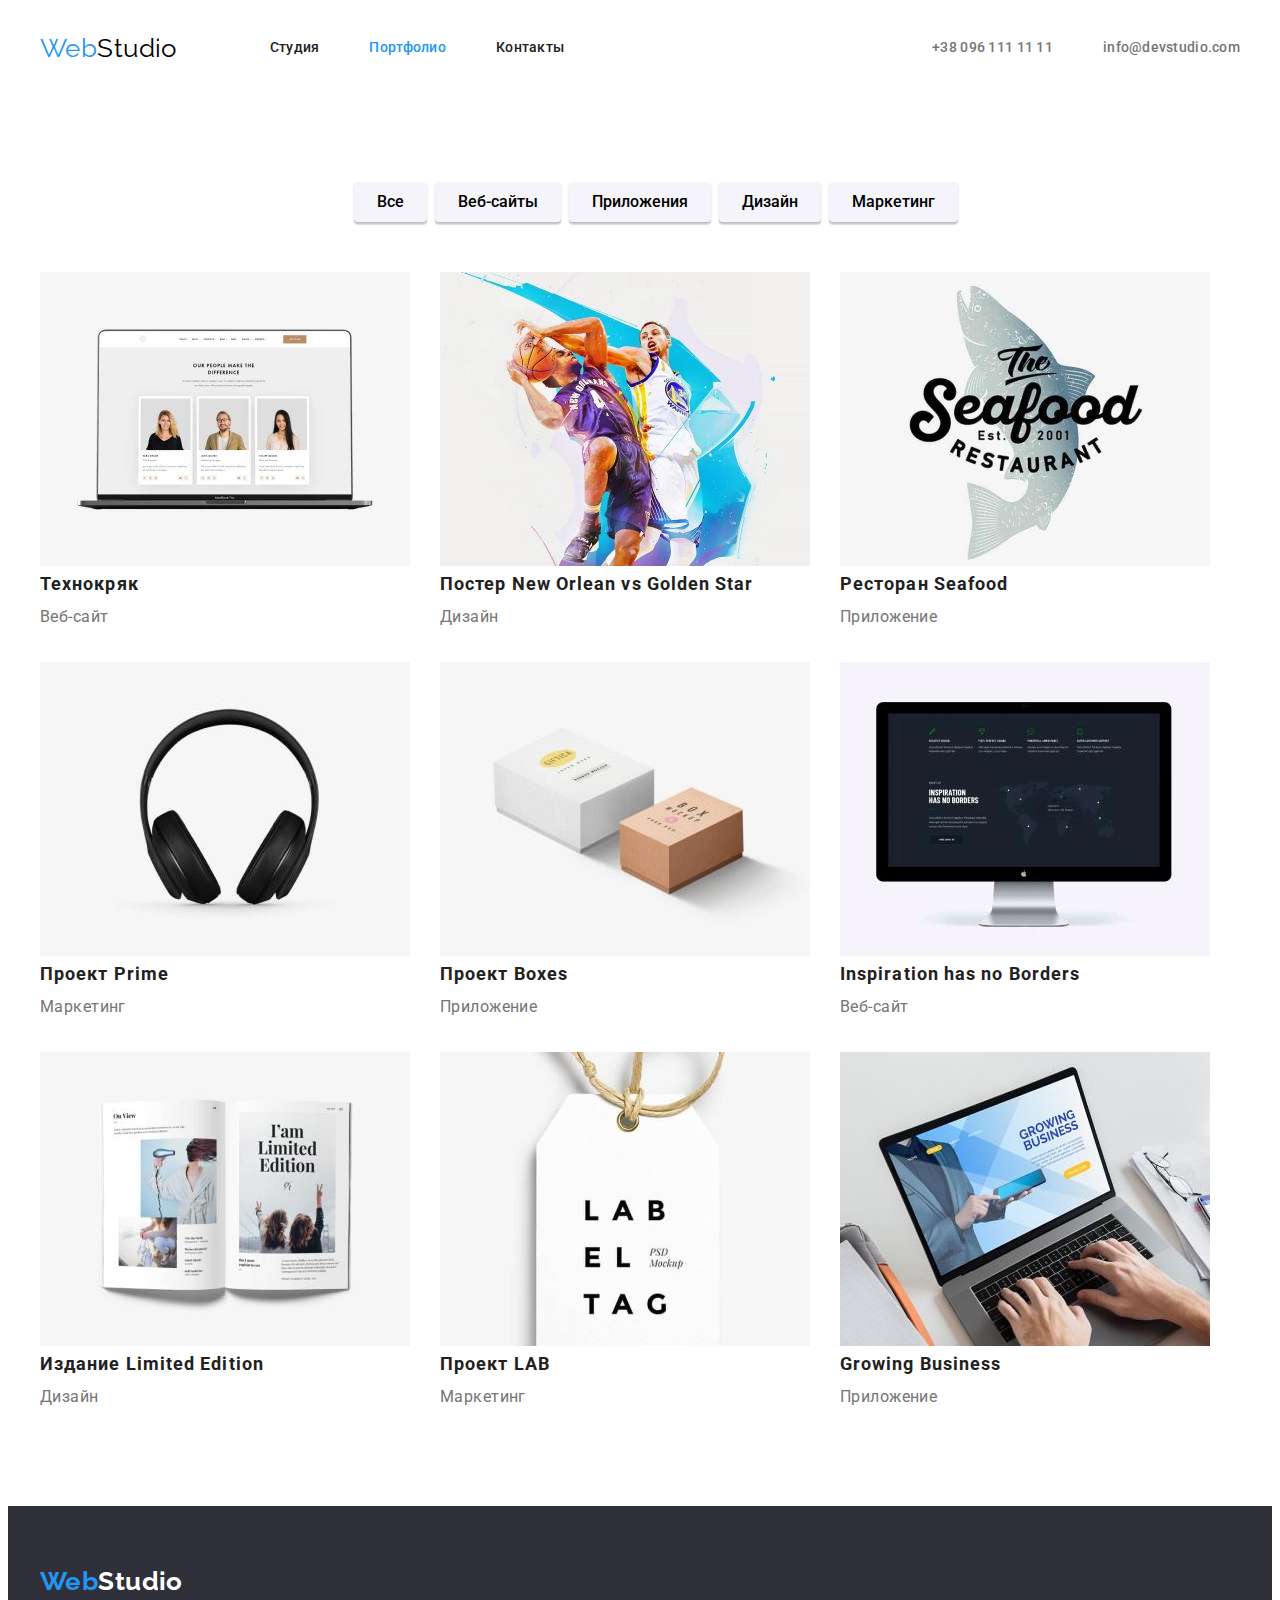
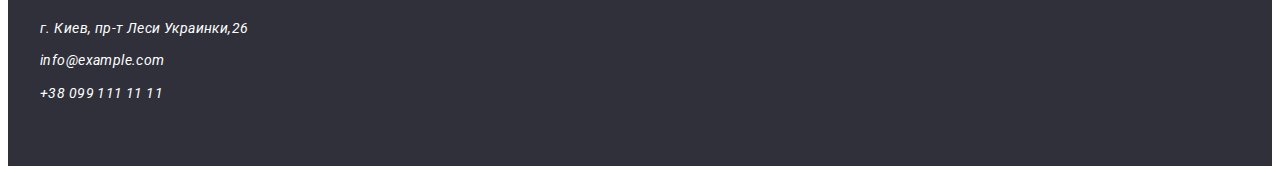
==== commit 5e8e3017: "допилены паддинги футера" ====
--- a/portfolio.html
+++ b/portfolio.html
@@ -116,7 +116,7 @@
 
 <!-- подвал страницы -->
 <footer class="footer">
-    <div class="container">
+    <div class="container footer-section">
         <a href="index.html" class="footer-logo">
             <p> <span class="accent">Web</span>Studio</p>
         </a>
--- a/css/styles.css
+++ b/css/styles.css
@@ -263,6 +263,11 @@
   background-color: var(--header-footer-background-color);
 }
 
+.footer-section {
+  padding-top: 60px;
+  padding-bottom: 60px;
+}
+
 .footer .adress {
   color: var(--primary-background-color);
 }
@@ -273,7 +278,6 @@
 
 .footer-logo {
   display: inline-block;
-  margin-top: 60px;
   margin-bottom: 20px;
 
   color: var(--primary-background-color);
@@ -323,6 +327,7 @@
 .filter-list {
   display: flex;
   padding-bottom: 50px;
+  justify-content: center;
 }
 
 .filter-list .item {
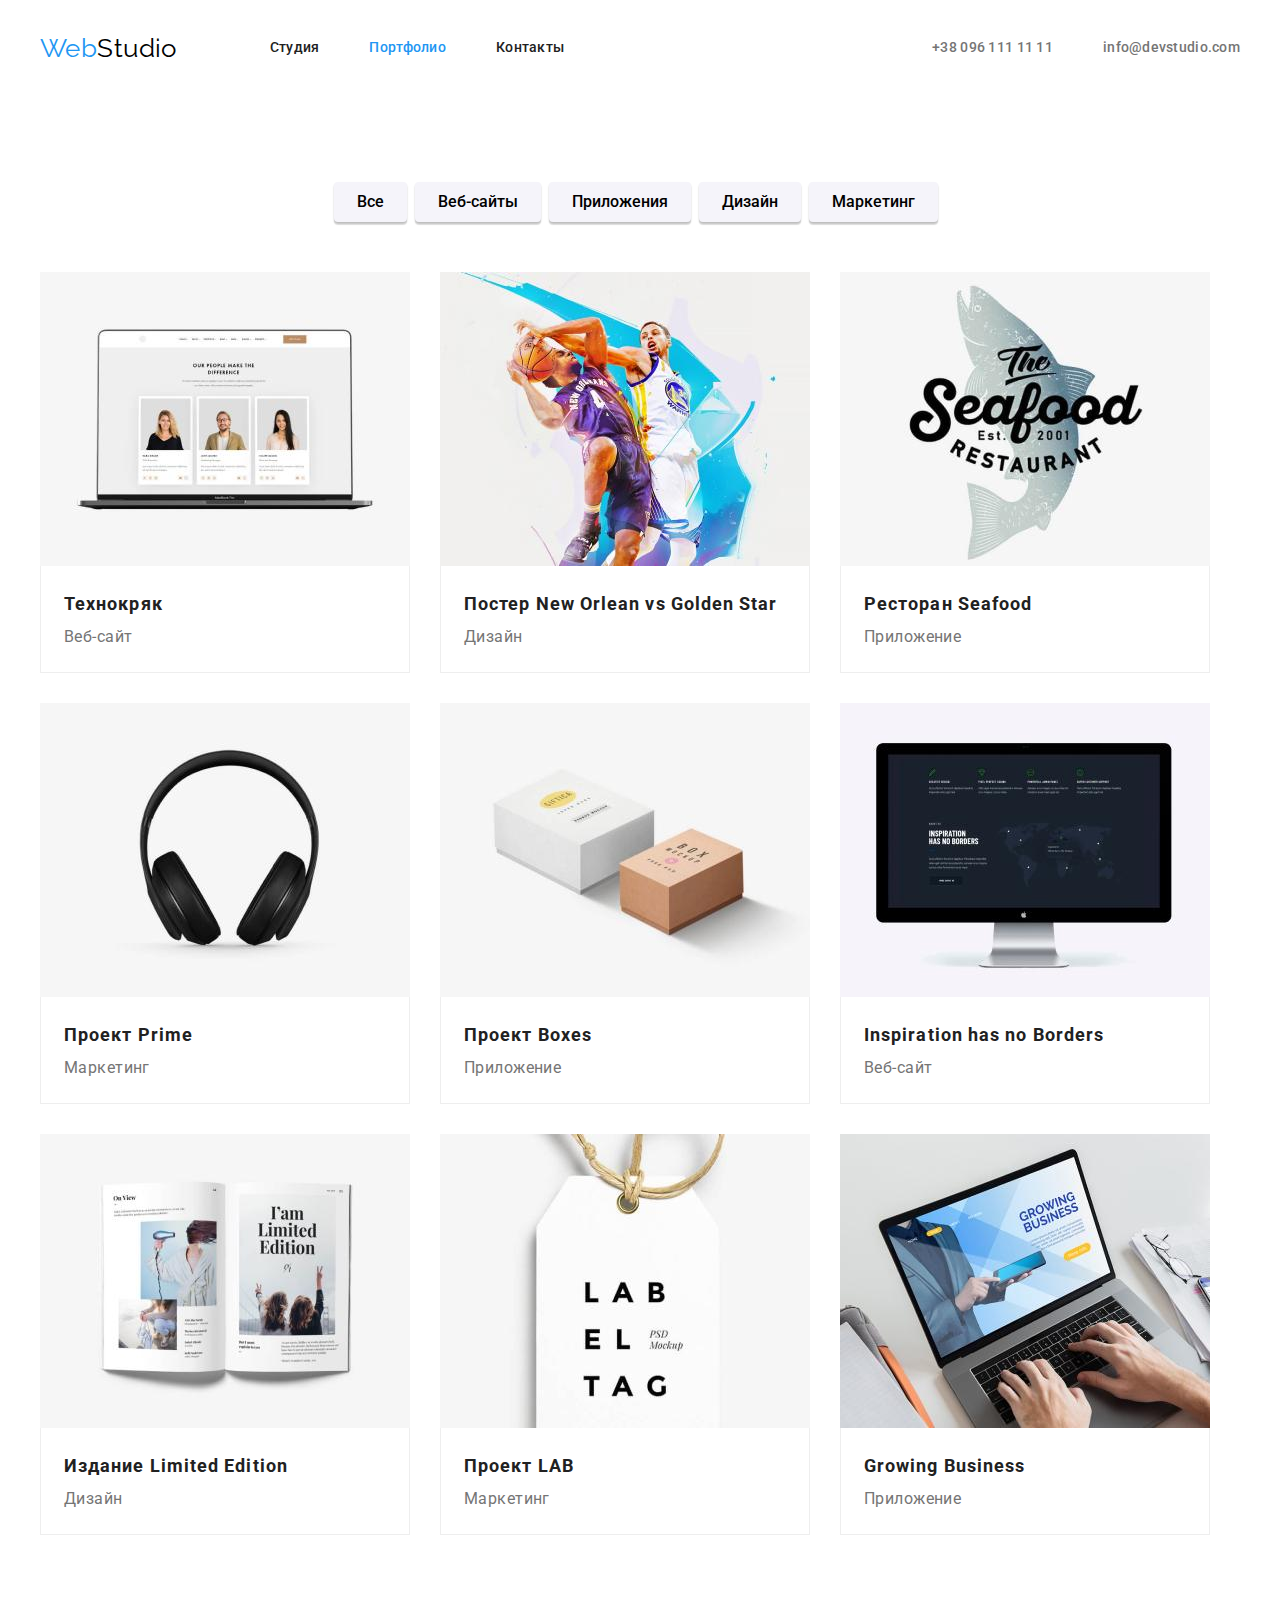
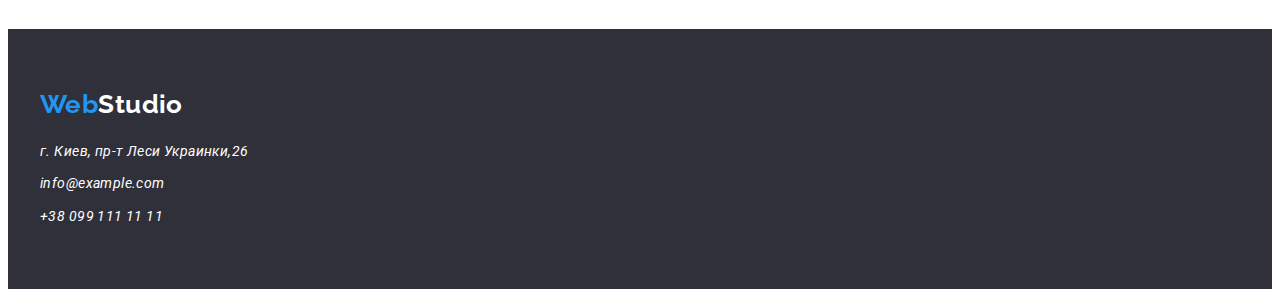
==== commit 28129ae7: "доделаны карточки" ====
--- a/portfolio.html
+++ b/portfolio.html
@@ -55,57 +55,75 @@
             
                 <h2 class="visually-hidden">Список проектов</h2>
                 <ul class="projects-list list">
-                    <li class="item"><a href=""><img src="./images/img1.jpg" alt="Проект №1" width="370">
-                            <h3 class="title">Технокряк</h3>
-                            <p class="nav">Веб-сайт</p>
+                    <li class="item"><a href=""><img src="./images/img1.jpg" alt="Проект №1">
+                            <div class="card-content">
+                                <h3 class="title">Технокряк</h3>
+                                <p class="nav">Веб-сайт</p>
+                            </div>
                         </a>
                     </li>
 
-                    <li class="item"><a href=""><img src="./images/img2.jpg" alt="Проект №2" width="370">
-                            <h3 class="title">Постер New Orlean vs Golden Star</h3>
-                            <p class="nav">Дизайн</p>
+                    <li class="item"><a href=""><img src="./images/img2.jpg" alt="Проект №2">
+                            <div class="card-content">
+                                <h3 class="title">Постер New Orlean vs Golden Star</h3>
+                                <p class="nav">Дизайн</p>
+                            </div>
                         </a>
                     </li>
 
-                    <li class="item"><a href=""><img src="./images/img3.jpg" alt="Проект №3" width="370">
-                            <h3 class="title">Ресторан Seafood</h3>
-                            <p class="nav">Приложение</p>
+                    <li class="item"><a href=""><img src="./images/img3.jpg" alt="Проект №3">
+                            <div class="card-content">
+                                <h3 class="title">Ресторан Seafood</h3>
+                                <p class="nav">Приложение</p>
+                            </div>
                         </a>
                     </li>
 
-                    <li class="item"><a href=""><img src="./images/img4.jpg" alt="Проект №4" width="370">
-                            <h3 class="title">Проект Prime</h3>
-                            <p class="nav">Маркетинг</p>
+                    <li class="item"><a href=""><img src="./images/img4.jpg" alt="Проект №4">
+                            <div class="card-content">
+                                <h3 class="title">Проект Prime</h3>
+                                <p class="nav">Маркетинг</p>
+                            </div>
                         </a>
                     </li>
 
-                    <li class="item"><a href=""><img src="./images/img5.jpg" alt="Проект №5" width="370">
-                            <h3 class="title">Проект Boxes</h3>
-                            <p class="nav">Приложение</p>
+                    <li class="item"><a href=""><img src="./images/img5.jpg" alt="Проект №5">
+                            <div class="card-content">
+                                <h3 class="title">Проект Boxes</h3>
+                                <p class="nav">Приложение</p>
+                            </div>
                         </a>
                     </li>
 
-                    <li class="item"><a href=""><img src="./images/img6.jpg" alt="Проект №6" width="370">
-                            <h3 class="title">Inspiration has no Borders</h3>
-                            <p class="nav">Веб-сайт</p>
+                    <li class="item"><a href=""><img src="./images/img6.jpg" alt="Проект №6">
+                            <div class="card-content">
+                                <h3 class="title">Inspiration has no Borders</h3>
+                                <p class="nav">Веб-сайт</p>
+                            </div>
                         </a>
                     </li>
 
-                    <li class="item"><a href=""><img src="./images/img7.jpg" alt="Проект №7" width="370">
-                            <h3 class="title">Издание Limited Edition</h3>
-                            <p class="nav">Дизайн</p>
+                    <li class="item"><a href=""><img src="./images/img7.jpg" alt="Проект №7">
+                            <div class="card-content">
+                                <h3 class="title">Издание Limited Edition</h3>
+                                <p class="nav">Дизайн</p>
+                            </div>
                         </a>
                     </li>
 
-                    <li class="item"><a href=""><img src="./images/img8.jpg" alt="Проект №8" width="370">
-                            <h3 class="title">Проект LAB</h3>
-                            <p class="nav">Маркетинг</p>
+                    <li class="item"><a href=""><img src="./images/img8.jpg" alt="Проект №8">
+                            <div class="card-content">
+                                <h3 class="title">Проект LAB</h3>
+                                <p class="nav">Маркетинг</p>
+                            </div>
                         </a>
                     </li>
 
-                    <li class="item"><a href=""><img src="./images/img9.jpg" alt="Проект №9" width="370">
-                            <h3 class="title">Growing Business</h3>
-                            <p class="nav">Приложение</p>
+                    <li class="item"><a href=""><img src="./images/img9.jpg" alt="Проект №9">
+                            <div class="card-content">
+                                <h3 class="title">Growing Business</h3>
+                                <p class="nav">Приложение</p>
+                            </div>
                         </a>
                     </li>
                 </ul>
--- a/css/styles.css
+++ b/css/styles.css
@@ -70,6 +70,12 @@
   margin: -1px;
 }
 
+/* header */
+
+.header {
+  border-bottom: 1px solid #ececec;
+}
+
 /* nav */
 
 .main-nav {
@@ -221,6 +227,10 @@
   padding-left: 0px;
 }
 
+.team-list .item {
+  background-color: var(--primary-background-color);
+}
+
 .team-list .item:not(:last-child) {
   margin-right: 30px;
 }
@@ -246,6 +256,10 @@
   line-height: 1.19;
 }
 
+.team-list .content {
+  text-align: center;
+}
+
 /* акцент */
 
 .link:hover,
@@ -255,49 +269,6 @@
 
 .site-nav .link.current {
   color: var(--accent-color);
-}
-
-/* footer */
-
-.footer {
-  background-color: var(--header-footer-background-color);
-}
-
-.footer-section {
-  padding-top: 60px;
-  padding-bottom: 60px;
-}
-
-.footer .adress {
-  color: var(--primary-background-color);
-}
-
-.footer-link {
-  color: rgba(255, 255, 255, 60);
-}
-
-.footer-logo {
-  display: inline-block;
-  margin-bottom: 20px;
-
-  color: var(--primary-background-color);
-
-  font-family: Raleway;
-  font-weight: 700;
-  font-size: 26px;
-  line-height: 1.19;
-}
-
-.footer-logo .accent {
-  color: var(--accent-color);
-}
-
-.adress-list {
-  padding-left: 0px;
-}
-
-.adress-list .item:not(:last-child) {
-  margin-bottom: 9px;
 }
 
 /* button */
@@ -328,6 +299,7 @@
   display: flex;
   padding-bottom: 50px;
   justify-content: center;
+  padding-left: 0px;
 }
 
 .filter-list .item {
@@ -335,7 +307,6 @@
 }
 
 .button-secondary {
-  display: inline-block;
   box-shadow: 0px 3px 1px rgba(0, 0, 0, 0.1), 0px 1px 2px rgba(0, 0, 0, 0.08),
     0px 2px 2px rgba(0, 0, 0, 0.12);
   border-radius: 4px;
@@ -365,6 +336,8 @@
 }
 
 .projects-list .item {
+  width: 370px;
+  /* width: calc((100% - 90px) / 3); */
   margin-right: 30px;
   margin-bottom: 30px;
 }
@@ -392,3 +365,57 @@
   line-height: 2;
   letter-spacing: 0.06em;
 }
+
+.card-content {
+  padding-top: 20px;
+  padding-bottom: 20px;
+  padding-left: 23px;
+  padding-right: 23px;
+
+  border-bottom: 1px solid #eeeeee;
+  border-left: 1px solid #eeeeee;
+  border-right: 1px solid #eeeeee;
+}
+
+/* footer */
+
+.footer {
+  background-color: var(--header-footer-background-color);
+}
+
+.footer-section {
+  padding-top: 60px;
+  padding-bottom: 60px;
+}
+
+.footer .adress {
+  color: var(--primary-background-color);
+}
+
+.footer-link {
+  color: rgba(255, 255, 255, 60);
+}
+
+.footer-logo {
+  display: inline-block;
+  margin-bottom: 20px;
+
+  color: var(--primary-background-color);
+
+  font-family: Raleway;
+  font-weight: 700;
+  font-size: 26px;
+  line-height: 1.19;
+}
+
+.footer-logo .accent {
+  color: var(--accent-color);
+}
+
+.adress-list {
+  padding-left: 0px;
+}
+
+.adress-list .item:not(:last-child) {
+  margin-bottom: 9px;
+}
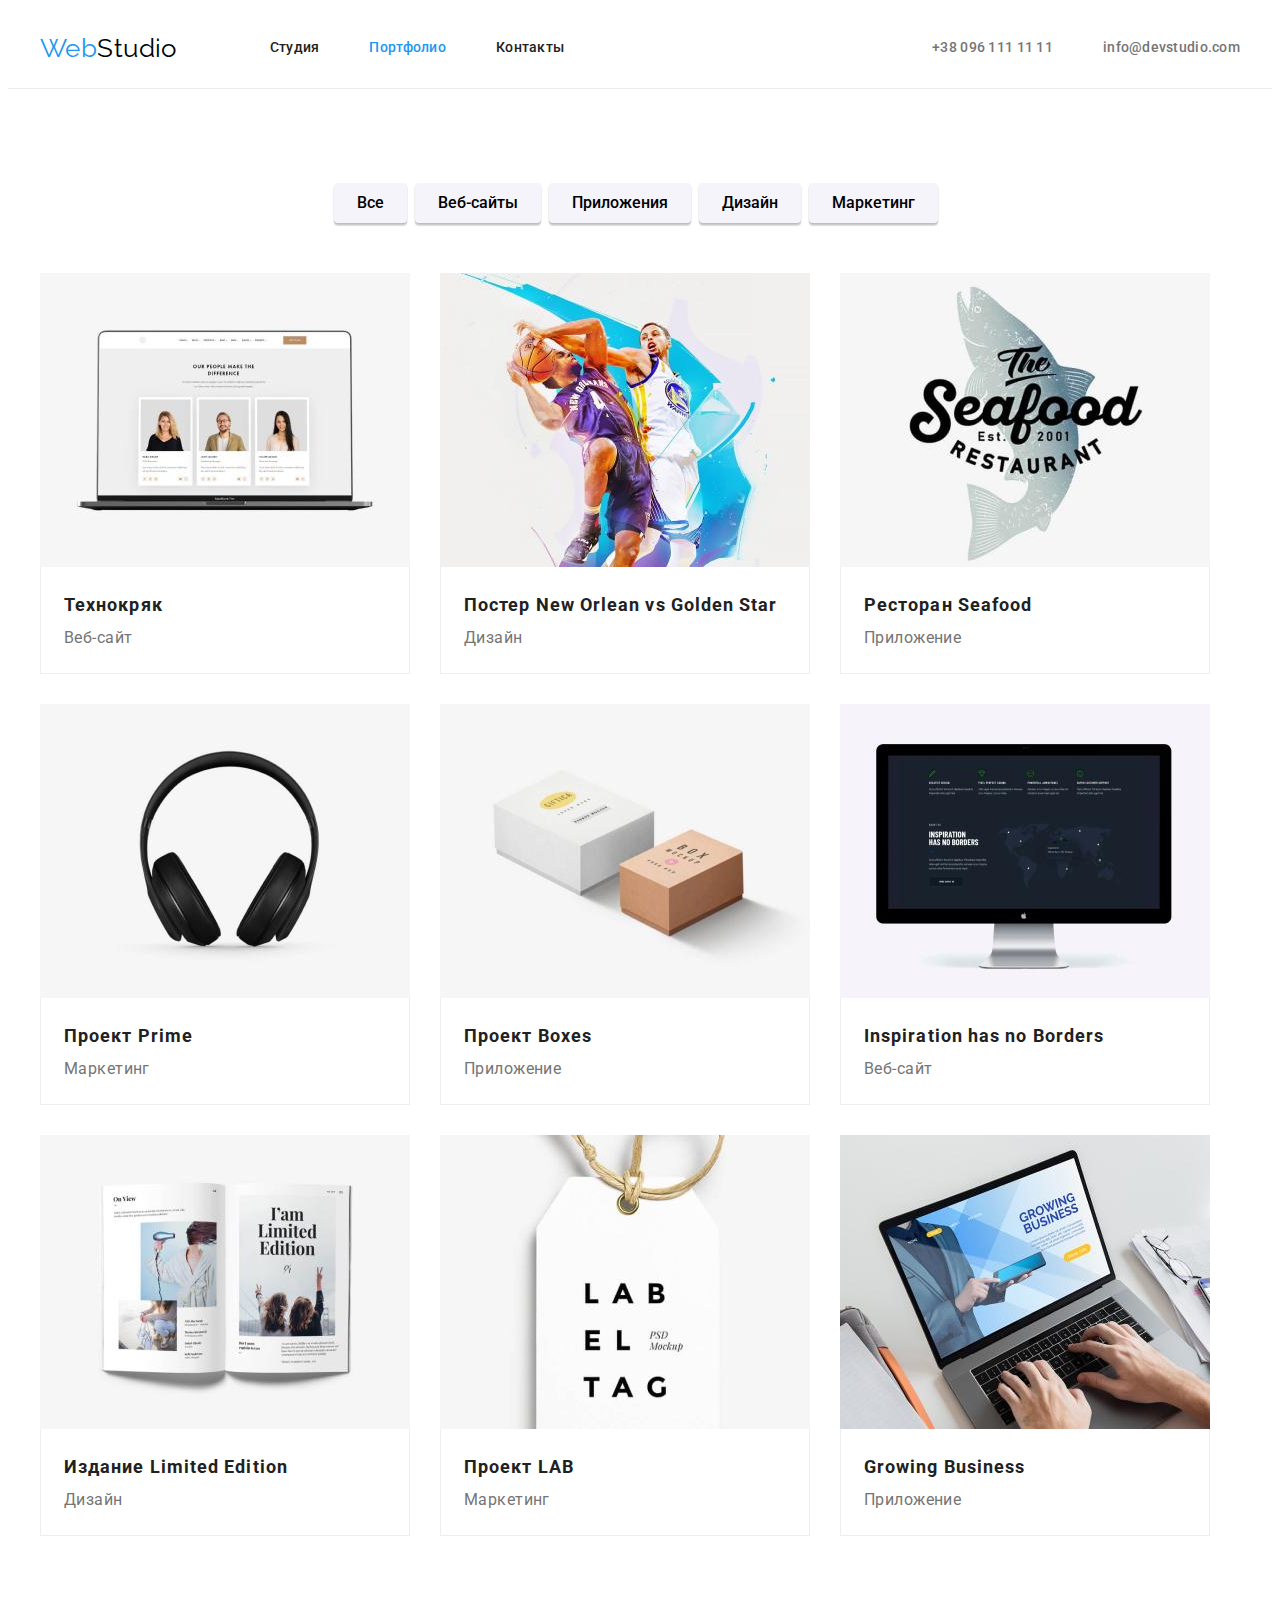
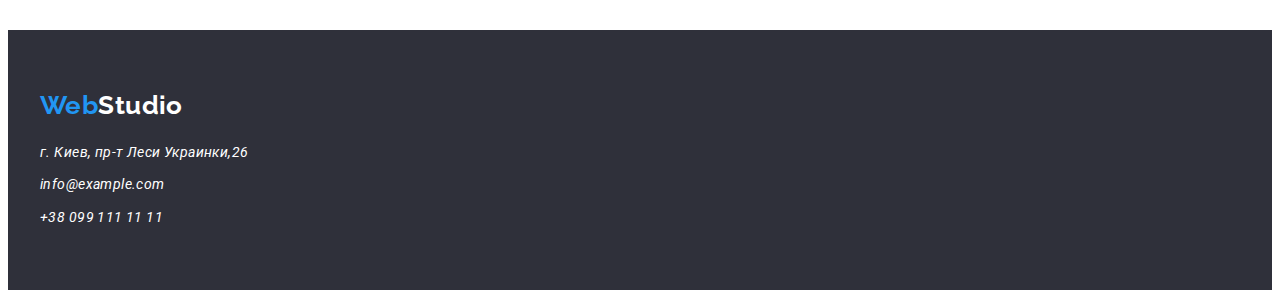
==== commit 62424074: "добавлен класс хедер в портфолио" ====
--- a/portfolio.html
+++ b/portfolio.html
@@ -20,7 +20,7 @@
 <body>
 
     <!-- шапка сайта -->
-    <header>
+    <header class="header">
         <div class="container">
             <nav class="main-nav">
                 <a href="./index.html" class="logo">
